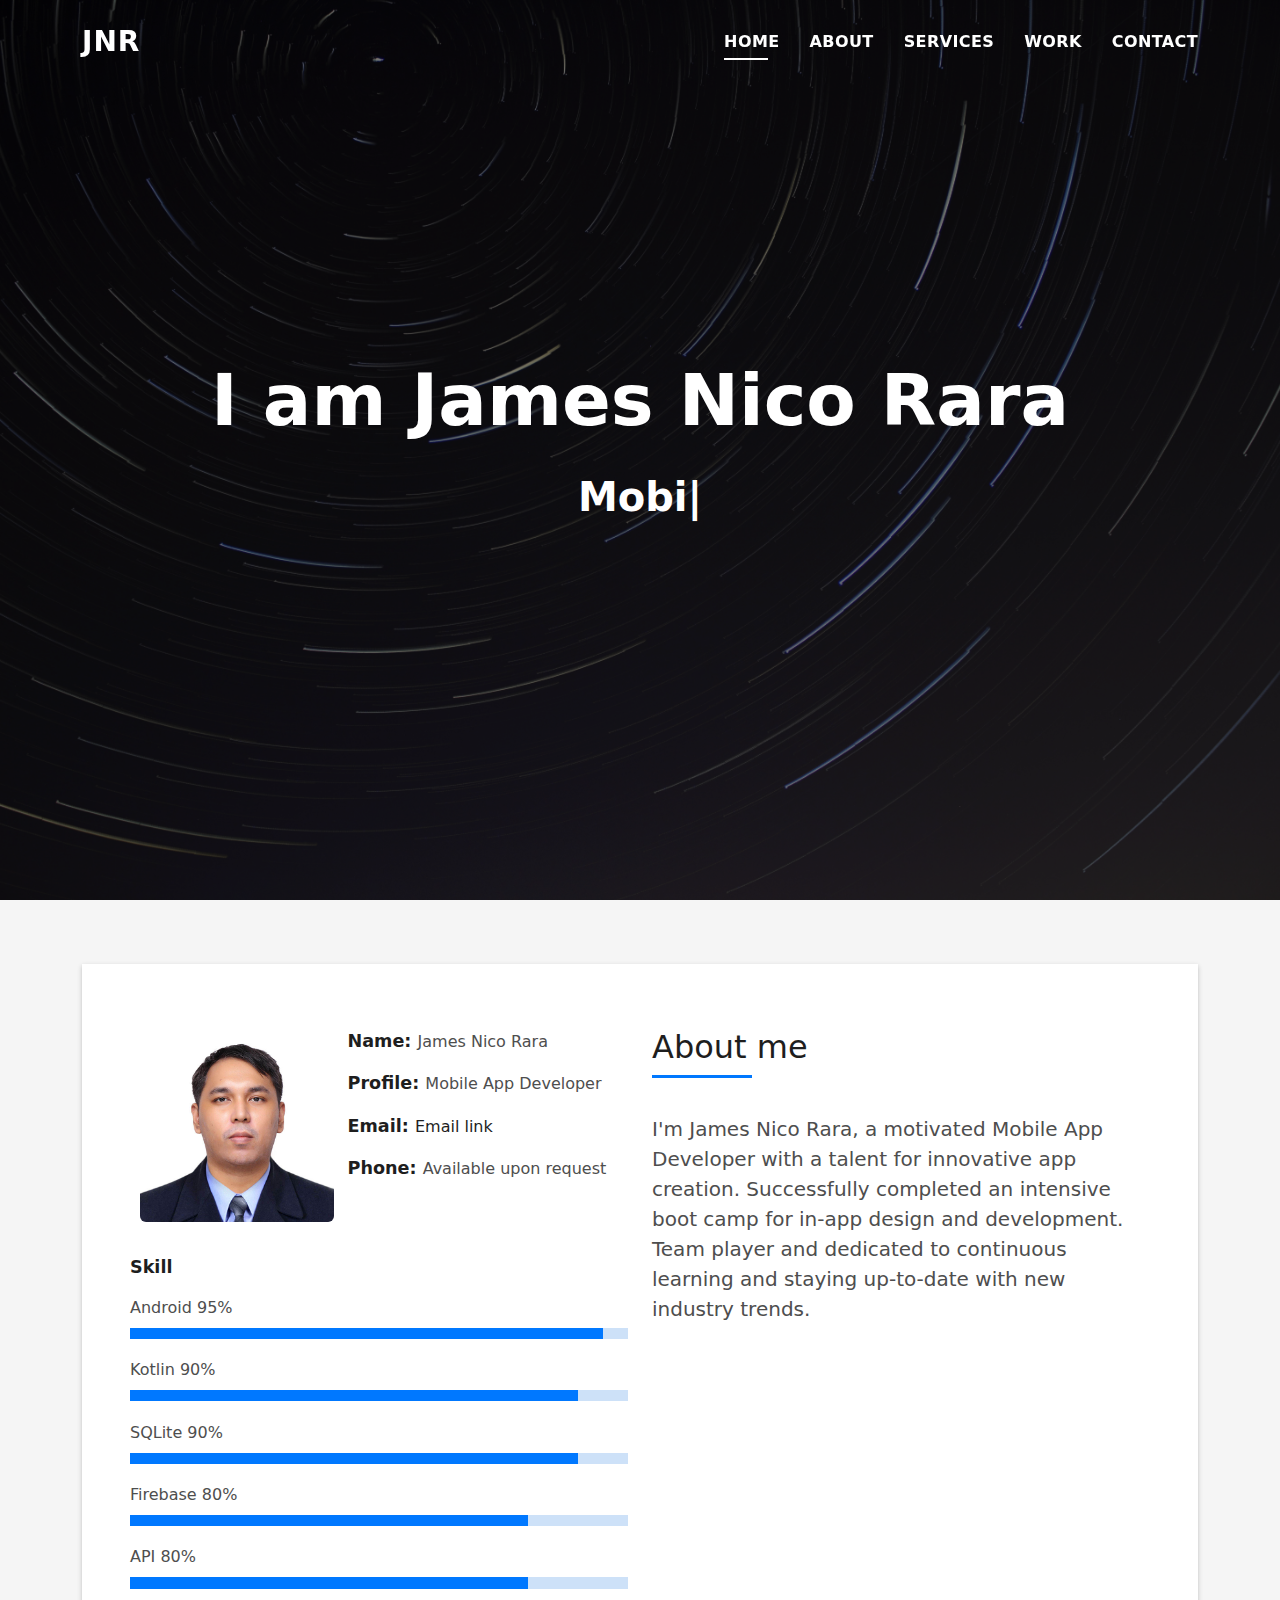
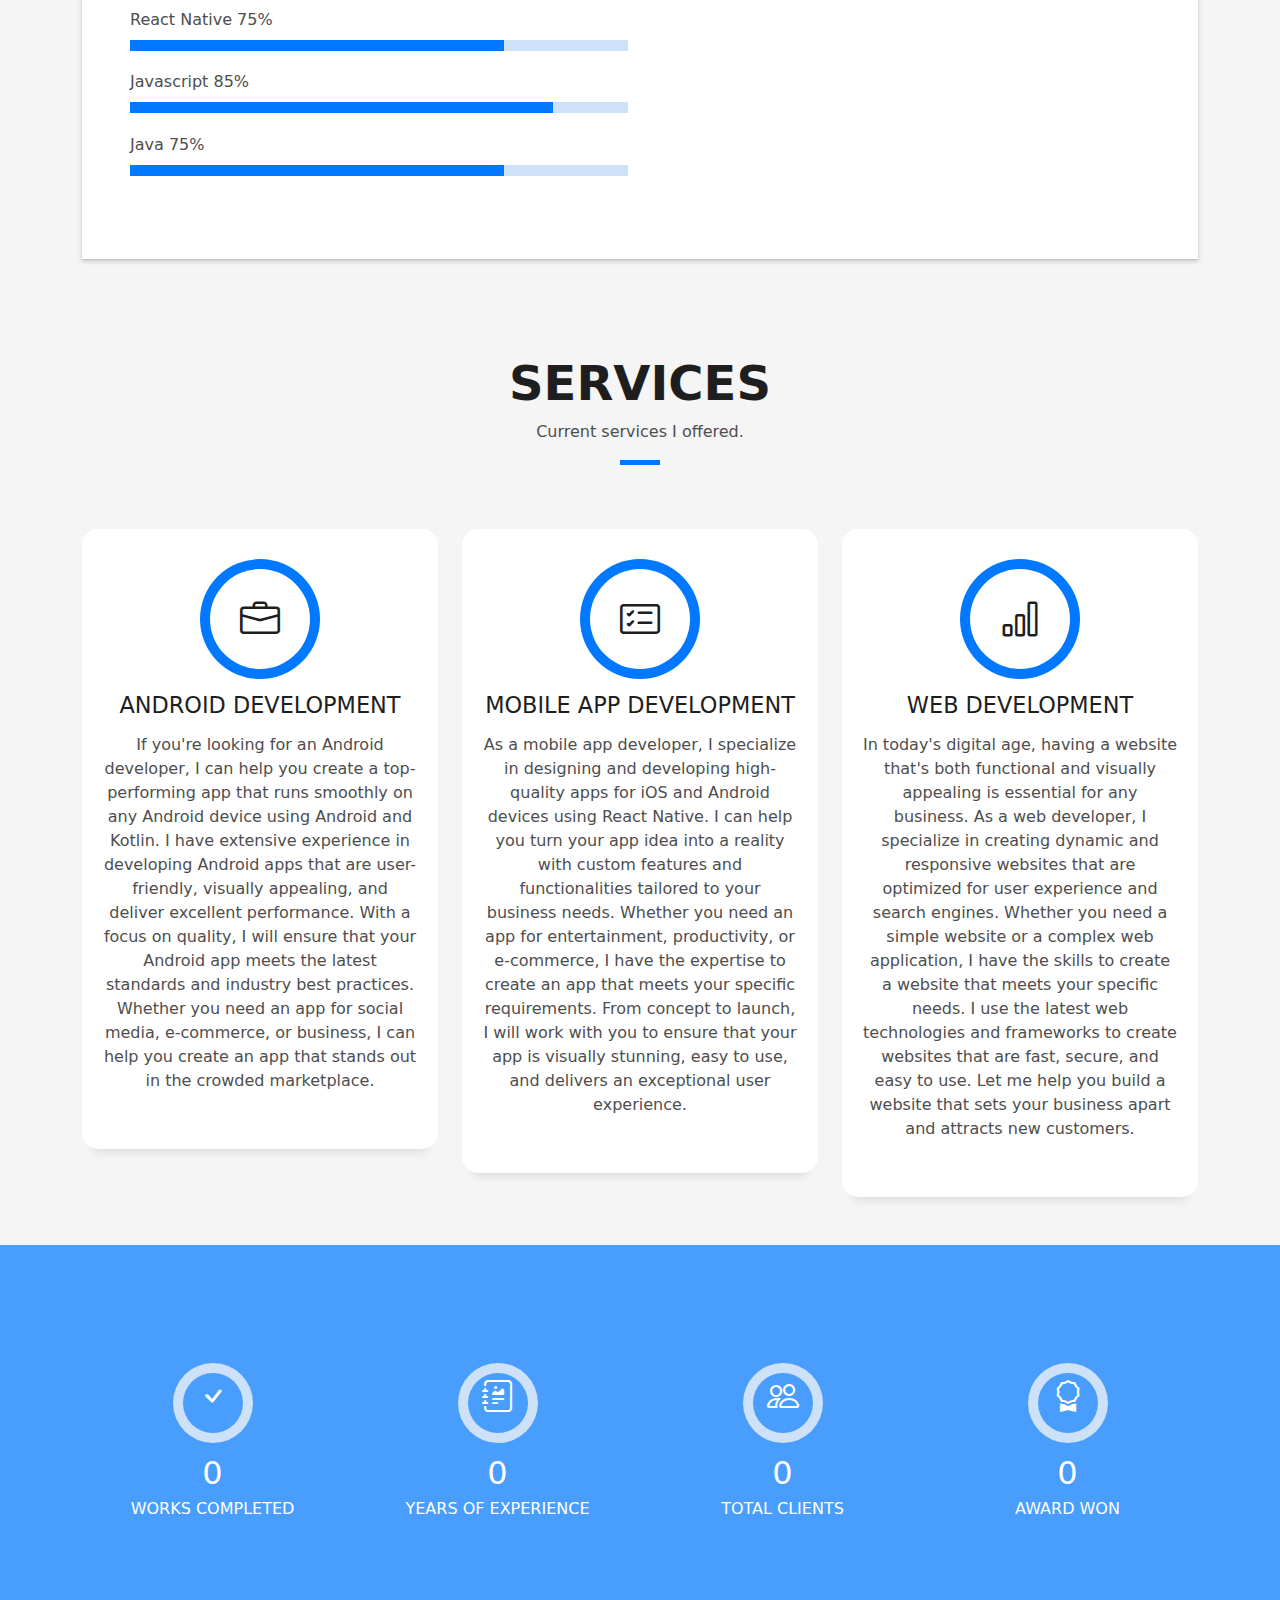
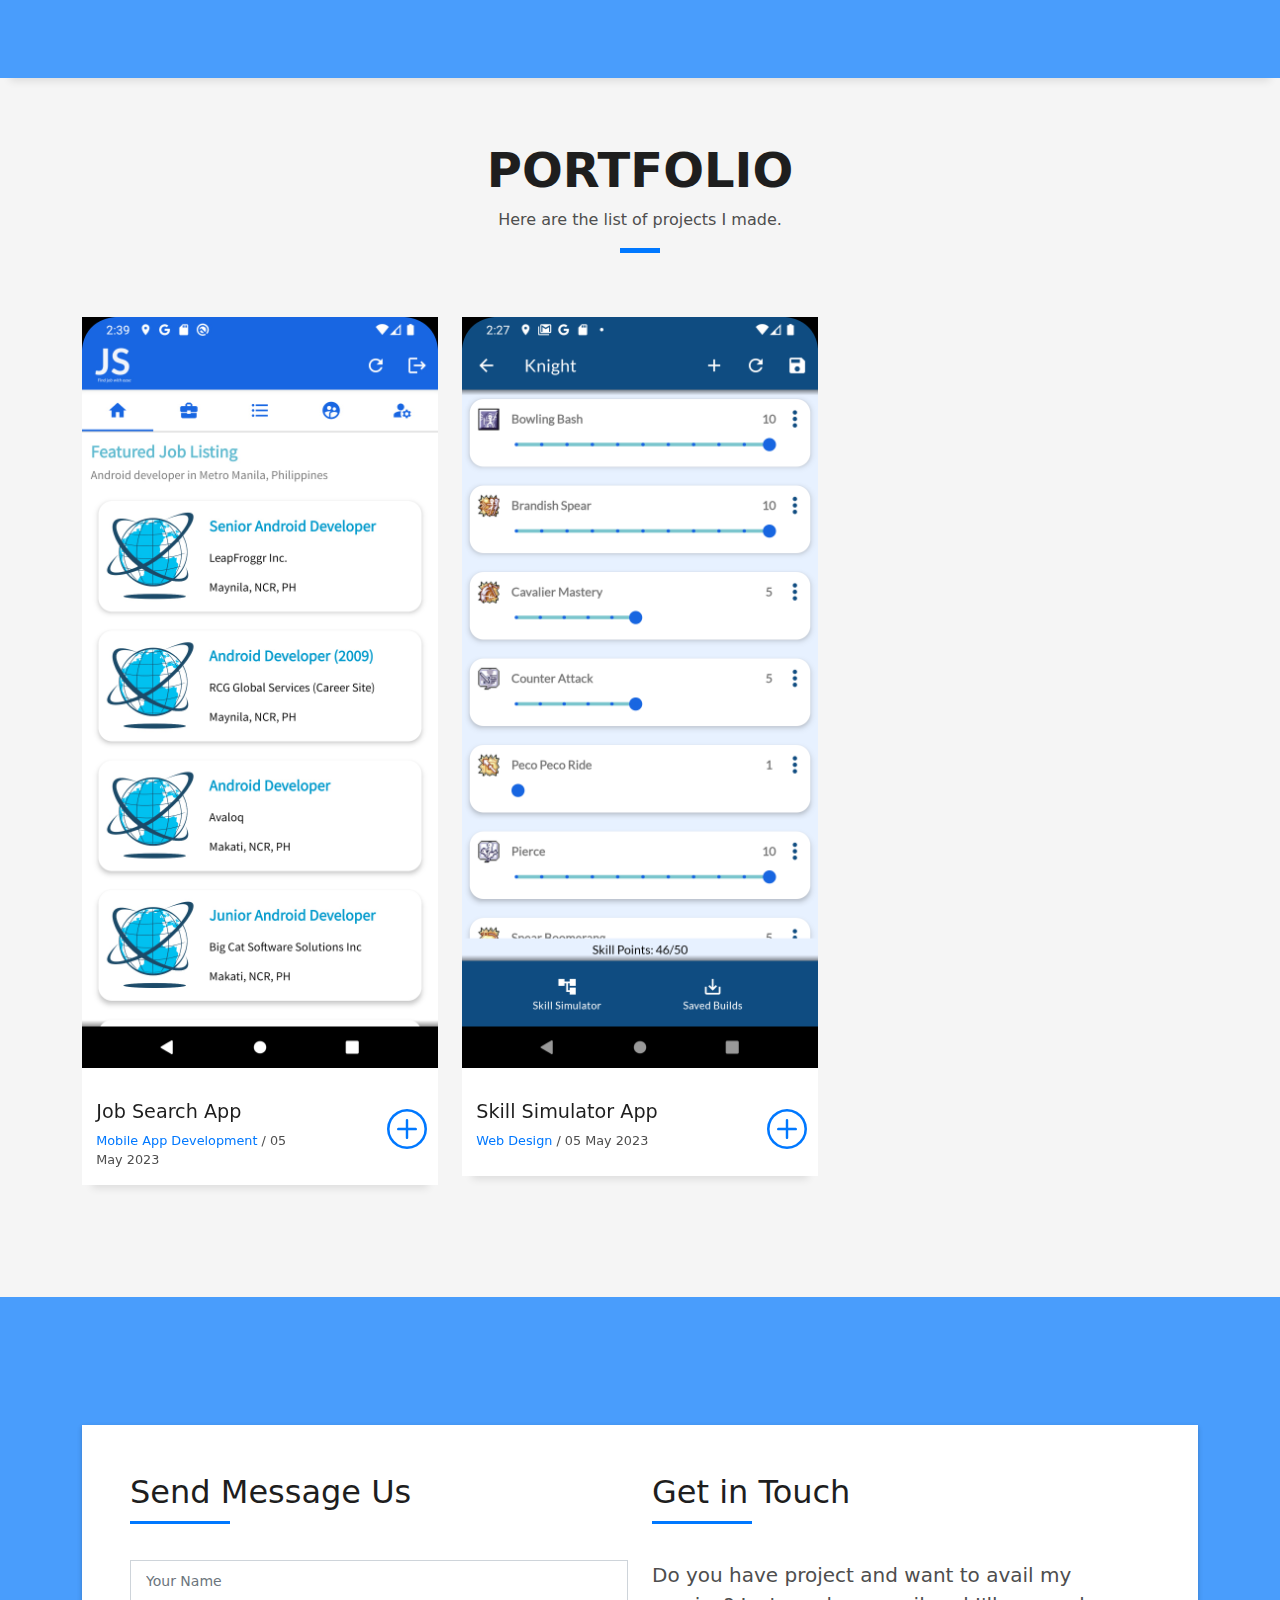
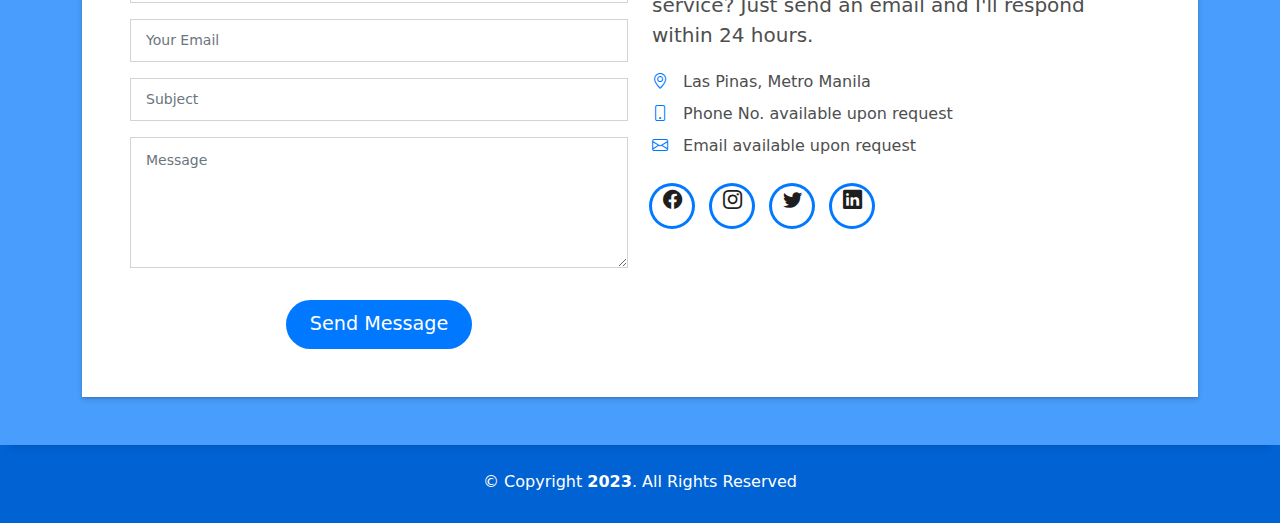
==== index.html @ 7bb7870b "added minor page changes" ====
<!DOCTYPE html>
<html lang="en">

<head>
  <meta charset="utf-8">
  <meta content="width=device-width, initial-scale=1.0" name="viewport">

  <title>JNR Portfolio | Github Page</title>
  <meta content="" name="description">
  <meta content="" name="keywords">

  <!-- Favicons -->
  <link href="assets/img/favicon.png" rel="icon">
  <link href="assets/img/apple-touch-icon.png" rel="apple-touch-icon">

  <!-- Vendor CSS Files -->
  <link href="assets/vendor/bootstrap/css/bootstrap.min.css" rel="stylesheet">
  <link href="assets/vendor/bootstrap-icons/bootstrap-icons.css" rel="stylesheet">
  <link href="assets/vendor/glightbox/css/glightbox.min.css" rel="stylesheet">
  <link href="assets/vendor/swiper/swiper-bundle.min.css" rel="stylesheet">

  <!-- Template Main CSS File -->
  <link href="assets/css/style.css" rel="stylesheet">

  <!-- =======================================================
  * Template Name: DevFolio - v4.10.0
  * Template URL: https://bootstrapmade.com/devfolio-bootstrap-portfolio-html-template/
  * Author: BootstrapMade.com
  * License: https://bootstrapmade.com/license/
  ======================================================== -->
</head>

<body>

  <!-- ======= Header ======= -->
  <header id="header" class="fixed-top">
    <div class="container d-flex align-items-center justify-content-between">

      <h1 class="logo"><a href="index.html">JNR</a></h1>
      <!-- Uncomment below if you prefer to use an image logo -->
      <!-- <a href="index.html" class="logo"><img src="assets/img/logo.png" alt="" class="img-fluid"></a>-->

      <nav id="navbar" class="navbar">
        <ul>
          <li><a class="nav-link scrollto active" href="#hero">Home</a></li>
          <li><a class="nav-link scrollto" href="#about">About</a></li>
          <li><a class="nav-link scrollto" href="#services">Services</a></li>
          <li><a class="nav-link scrollto " href="#work">Work</a></li>
          <!-- <li><a class="nav-link scrollto " href="#blog">Blog</a></li>
          <li class="dropdown"><a href="#"><span>Drop Down</span> <i class="bi bi-chevron-down"></i></a>
            <ul>
              <li><a href="#">Drop Down 1</a></li>
              <li class="dropdown"><a href="#"><span>Deep Drop Down</span> <i class="bi bi-chevron-right"></i></a>
                <ul>
                  <li><a href="#">Deep Drop Down 1</a></li>
                  <li><a href="#">Deep Drop Down 2</a></li>
                  <li><a href="#">Deep Drop Down 3</a></li>
                  <li><a href="#">Deep Drop Down 4</a></li>
                  <li><a href="#">Deep Drop Down 5</a></li>
                </ul>
              </li>
              <li><a href="#">Drop Down 2</a></li>
              <li><a href="#">Drop Down 3</a></li>
              <li><a href="#">Drop Down 4</a></li>
            </ul>
          </li> -->
          <li><a class="nav-link scrollto" href="#contact">Contact</a></li>
        </ul>
        <i class="bi bi-list mobile-nav-toggle"></i>
      </nav><!-- .navbar -->

    </div>
  </header><!-- End Header -->

  <!-- ======= Hero Section ======= -->
  <div id="hero" class="hero route bg-image" style="background-image: url(assets/img/hero-bg1.jpg)">
    <div class="overlay-itro"></div>
    <div class="hero-content display-table">
      <div class="table-cell">
        <div class="container">
          <!--<p class="display-6 color-d">Hello, world!</p>-->
          <h1 class="hero-title mb-4">I am James Nico Rara</h1>
          <p class="hero-subtitle"><span class="typed" data-typed-items="Mobile App Developer, Android Developer"></span></p>
          <!-- <p class="pt-3"><a class="btn btn-primary btn js-scroll px-4" href="#about" role="button">Learn More</a></p> -->
        </div>
      </div>
    </div>
  </div><!-- End Hero Section -->

  <main id="main">

    <!-- ======= About Section ======= -->
    <section id="about" class="about-mf sect-pt4 route">
      <div class="container">
        <div class="row">
          <div class="col-sm-12">
            <div class="box-shadow-full">
              <div class="row">
                <div class="col-md-6">
                  <div class="row">
                    <div class="col-sm-6 col-md-5">
                      <div class="about-img">
                        <img src="assets/img/profile-jnr-for-portfolio1.jpg" class="img-fluid rounded b-shadow-a" alt="">
                      </div>
                    </div>
                    <div class="col-sm-6 col-md-7">
                      <div class="about-info">
                        <p><span class="title-s">Name: </span> <span>James Nico Rara</span></p>
                        <p><span class="title-s">Profile: </span> <span>Mobile App Developer</span></p>
                        <p><span class="title-s">Email: </span> <span><a href="mailto:jamesdev0023@gmail.com">Email link</a></span></p>
                        <p><span class="title-s">Phone: </span> <span>Available upon request</span></p>
                      </div>
                    </div>
                  </div>
                  <div class="skill-mf">
                    <p class="title-s">Skill</p>
                    <span>Android</span> <span class="pull-right">95%</span>
                    <div class="progress">
                      <div class="progress-bar" role="progressbar" style="width: 95%;" aria-valuenow="95" aria-valuemin="0" aria-valuemax="100"></div>
                    </div>
                    <span>Kotlin</span> <span class="pull-right">90%</span>
                    <div class="progress">
                      <div class="progress-bar" role="progressbar" style="width: 90%" aria-valuenow="90" aria-valuemin="0" aria-valuemax="100"></div>
                    </div>
                    <span>SQLite</span> <span class="pull-right">90%</span>
                    <div class="progress">
                      <div class="progress-bar" role="progressbar" style="width: 90%" aria-valuenow="90" aria-valuemin="0" aria-valuemax="100"></div>
                    </div>
                    <span>Firebase</span> <span class="pull-right">80%</span>
                    <div class="progress">
                      <div class="progress-bar" role="progressbar" style="width: 80%" aria-valuenow="80" aria-valuemin="0" aria-valuemax="100"></div>
                    </div>
                    <span>API</span> <span class="pull-right">80%</span>
                    <div class="progress">
                      <div class="progress-bar" role="progressbar" style="width: 80%" aria-valuenow="80" aria-valuemin="0" aria-valuemax="100"></div>
                    </div>
                    <span>React Native</span> <span class="pull-right">75%</span>
                    <div class="progress">
                      <div class="progress-bar" role="progressbar" style="width: 75%" aria-valuenow="75" aria-valuemin="0" aria-valuemax="100"></div>
                    </div>
                    <span>Javascript</span> <span class="pull-right">85%</span>
                    <div class="progress">
                      <div class="progress-bar" role="progressbar" style="width: 85%" aria-valuenow="85" aria-valuemin="0" aria-valuemax="100"></div>
                    </div>
                    <span>Java</span> <span class="pull-right">75%</span>
                    <div class="progress">
                      <div class="progress-bar" role="progressbar" style="width: 75%" aria-valuenow="75" aria-valuemin="0" aria-valuemax="100"></div>
                    </div>
                  </div>
                </div>
                <div class="col-md-6">
                  <div class="about-me pt-4 pt-md-0">
                    <div class="title-box-2">
                      <h5 class="title-left">
                        About me
                      </h5>
                    </div>
                    <p class="lead">
                      I'm James Nico Rara, a motivated Mobile App Developer with a talent for innovative app creation. Successfully
                      completed an intensive boot camp for in-app design and development. Team player and
                      dedicated to continuous learning and staying up-to-date with new industry trends.
                    </p>
                    <!-- <p class="lead">
                      lead 2
                    </p>
                    <p class="lead">
                      lead 3
                    </p> -->
                  </div>
                </div>
              </div>
            </div>
          </div>
        </div>
      </div>
    </section><!-- End About Section -->

    <!-- ======= Services Section ======= -->
    <section id="services" class="services-mf pt-5 route">
      <div class="container">
        <div class="row">
          <div class="col-sm-12">
            <div class="title-box text-center">
              <h3 class="title-a">
                Services
              </h3>
              <p class="subtitle-a">
                Current services I offered.
              </p>
              <div class="line-mf"></div>
            </div>
          </div>
        </div>
        <div class="row">
          <div class="col-md-4">
            <div class="service-box">
              <div class="service-ico">
                <span class="ico-circle"><i class="bi bi-briefcase"></i></span>
              </div>
              <div class="service-content">
                <h2 class="s-title">Android Development</h2>
                <p class="s-description text-center">
                  If you're looking for an Android developer, I can help you create a top-performing app that runs smoothly on any Android device using Android and Kotlin. 
                  I have extensive experience in developing Android apps that are user-friendly, visually appealing, and deliver excellent performance. 
                  With a focus on quality, I will ensure that your Android app meets the latest standards and industry best practices. 
                  Whether you need an app for social media, e-commerce, or business, I can help you create an app that stands out in the crowded marketplace.
                </p>
              </div>
            </div>
          </div>
          <div class="col-md-4">
            <div class="service-box">
              <div class="service-ico">
                <span class="ico-circle"><i class="bi bi-card-checklist"></i></span>
              </div>
              <div class="service-content">
                <h2 class="s-title">Mobile App Development</h2>
                <p class="s-description text-center">
                  As a mobile app developer, I specialize in designing and developing high-quality apps for iOS and Android devices using React Native. 
                  I can help you turn your app idea into a reality with custom features and functionalities tailored to your business needs. 
                  Whether you need an app for entertainment, productivity, or e-commerce, I have the expertise to create an app that meets your specific requirements. 
                  From concept to launch, I will work with you to ensure that your app is visually stunning, easy to use, and delivers an exceptional user experience.
                </p>
              </div>
            </div>
          </div>
          <div class="col-md-4">
            <div class="service-box">
              <div class="service-ico">
                <span class="ico-circle"><i class="bi bi-bar-chart"></i></span>
              </div>
              <div class="service-content">
                <h2 class="s-title">Web Development</h2>
                <p class="s-description text-center">
                  In today's digital age, having a website that's both functional and visually appealing is essential for any business. 
                  As a web developer, I specialize in creating dynamic and responsive websites that are optimized for user experience and search engines. 
                  Whether you need a simple website or a complex web application, I have the skills to create a website that meets your specific needs. 
                  I use the latest web technologies and frameworks to create websites that are fast, secure, and easy to use. 
                  Let me help you build a website that sets your business apart and attracts new customers.
                </p>
              </div>
            </div>
          </div>
          <!-- <div class="col-md-4">
            <div class="service-box">
              <div class="service-ico">
                <span class="ico-circle"><i class="bi bi-binoculars"></i></span>
              </div>
              <div class="service-content">
                <h2 class="s-title">Responsive Design</h2>
                <p class="s-description text-center">
                  Lorem ipsum dolor sit amet consectetur adipisicing elit. Magni adipisci eaque autem fugiat! Quia,
                  provident vitae! Magni
                  tempora perferendis eum non provident.
                </p>
              </div>
            </div>
          </div>
          <div class="col-md-4">
            <div class="service-box">
              <div class="service-ico">
                <span class="ico-circle"><i class="bi bi-brightness-high"></i></span>
              </div>
              <div class="service-content">
                <h2 class="s-title">Graphic Design</h2>
                <p class="s-description text-center">
                  Lorem ipsum dolor sit amet consectetur adipisicing elit. Magni adipisci eaque autem fugiat! Quia,
                  provident vitae! Magni
                  tempora perferendis eum non provident.
                </p>
              </div>
            </div>
          </div>
          <div class="col-md-4">
            <div class="service-box">
              <div class="service-ico">
                <span class="ico-circle"><i class="bi bi-calendar4-week"></i></span>
              </div>
              <div class="service-content">
                <h2 class="s-title">Marketing Services</h2>
                <p class="s-description text-center">
                  Lorem ipsum dolor sit amet consectetur adipisicing elit. Magni adipisci eaque autem fugiat! Quia,
                  provident vitae! Magni
                  tempora perferendis eum non provident.
                </p>
              </div>
            </div>
          </div> -->
        </div>
      </div>
    </section><!-- End Services Section -->

    <!-- ======= Counter Section ======= -->
    <div class="section-counter paralax-mf bg-image" style="background-image: url(assets/img/counters-bg.jpg)">
      <div class="overlay-mf"></div>
      <div class="container position-relative">
        <div class="row">
          <div class="col-sm-3 col-lg-3">
            <div class="counter-box counter-box pt-4 pt-md-0">
              <div class="counter-ico">
                <span class="ico-circle"><i class="bi bi-check"></i></span>
              </div>
              <div class="counter-num">
                <p data-purecounter-start="0" data-purecounter-end="111" data-purecounter-duration="1" class="counter purecounter"></p>
                <span class="counter-text">WORKS COMPLETED</span>
              </div>
            </div>
          </div>
          <div class="col-sm-3 col-lg-3">
            <div class="counter-box pt-4 pt-md-0">
              <div class="counter-ico">
                <span class="ico-circle"><i class="bi bi-journal-richtext"></i></span>
              </div>
              <div class="counter-num">
                <p data-purecounter-start="0" data-purecounter-end="10" data-purecounter-duration="1" class="counter purecounter"></p>
                <span class="counter-text">YEARS OF EXPERIENCE</span>
              </div>
            </div>
          </div>
          <div class="col-sm-3 col-lg-3">
            <div class="counter-box pt-4 pt-md-0">
              <div class="counter-ico">
                <span class="ico-circle"><i class="bi bi-people"></i></span>
              </div>
              <div class="counter-num">
                <p data-purecounter-start="0" data-purecounter-end="109" data-purecounter-duration="1" class="counter purecounter"></p>
                <span class="counter-text">TOTAL CLIENTS</span>
              </div>
            </div>
          </div>
          <div class="col-sm-3 col-lg-3">
            <div class="counter-box pt-4 pt-md-0">
              <div class="counter-ico">
                <span class="ico-circle"><i class="bi bi-award"></i></span>
              </div>
              <div class="counter-num">
                <p data-purecounter-start="0" data-purecounter-end="1" data-purecounter-duration="1" class="counter purecounter"></p>
                <span class="counter-text">AWARD WON</span>
              </div>
            </div>
          </div>
        </div>
      </div>
    </div><!-- End Counter Section -->

    <!-- ======= Portfolio Section ======= -->
    <section id="work" class="portfolio-mf sect-pt4 route">
      <div class="container">
        <div class="row">
          <div class="col-sm-12">
            <div class="title-box text-center">
              <h3 class="title-a">
                Portfolio
              </h3>
              <p class="subtitle-a">
                Here are the list of projects I made.
              </p>
              <div class="line-mf"></div>
            </div>
          </div>
        </div>
        <div class="row">
          <div class="col-md-4">
            <div class="work-box">
              <a href="assets/img/job_search_app_pic1.jpg" data-gallery="portfolioGallery" class="portfolio-lightbox">
                <div class="work-img">
                  <img src="assets/img/job_search_app_pic1.jpg" alt="" class="img-fluid">
                </div>
              </a>
              <div class="work-content">
                <div class="row">
                  <div class="col-sm-8">
                    <h2 class="w-title">Job Search App</h2>
                    <div class="w-more">
                      <span class="w-ctegory">Mobile App Development</span> / <span class="w-date">05 May 2023</span>
                    </div>
                  </div>
                  <div class="col-sm-4">
                    <div class="w-like">
                      <a href="#"> <span class="bi bi-plus-circle"></span></a>
                    </div>
                  </div>
                </div>
              </div>
            </div>
          </div>
          <div class="col-md-4">
            <div class="work-box">
              <a href="assets/img/skill_simulator_app_3.png" data-gallery="portfolioGallery" class="portfolio-lightbox">
                <div class="work-img">
                  <img src="assets/img/skill_simulator_app_3.png" alt="" class="img-fluid">
                </div>
              </a>
              <div class="work-content">
                <div class="row">
                  <div class="col-sm-8">
                    <h2 class="w-title">Skill Simulator App</h2>
                    <div class="w-more">
                      <span class="w-ctegory">Web Design</span> / <span class="w-date">05 May 2023</span>
                    </div>
                  </div>
                  <div class="col-sm-4">
                    <div class="w-like">
                      <a href="#"> <span class="bi bi-plus-circle"></span></a>
                    </div>
                  </div>
                </div>
              </div>
            </div>
          </div>
          <!-- <div class="col-md-4">
            <div class="work-box">
              <a href="assets/img/work-3.jpg" data-gallery="portfolioGallery" class="portfolio-lightbox">
                <div class="work-img">
                  <img src="assets/img/work-3.jpg" alt="" class="img-fluid">
                </div>
              </a>
              <div class="work-content">
                <div class="row">
                  <div class="col-sm-8">
                    <h2 class="w-title">Mavrito Lana Dere</h2>
                    <div class="w-more">
                      <span class="w-ctegory">Web Design</span> / <span class="w-date">18 Sep. 2018</span>
                    </div>
                  </div>
                  <div class="col-sm-4">
                    <div class="w-like">
                      <a href="portfolio-details.html"> <span class="bi bi-plus-circle"></span></a>
                    </div>
                  </div>
                </div>
              </div>
            </div>
          </div>
          <div class="col-md-4">
            <div class="work-box">
              <a href="assets/img/work-4.jpg" data-gallery="portfolioGallery" class="portfolio-lightbox">
                <div class="work-img">
                  <img src="assets/img/work-4.jpg" alt="" class="img-fluid">
                </div>
              </a>
              <div class="work-content">
                <div class="row">
                  <div class="col-sm-8">
                    <h2 class="w-title">Bindo Laro Cado</h2>
                    <div class="w-more">
                      <span class="w-ctegory">Web Design</span> / <span class="w-date">18 Sep. 2018</span>
                    </div>
                  </div>
                  <div class="col-sm-4">
                    <div class="w-like">
                      <a href="portfolio-details.html"> <span class="bi bi-plus-circle"></span></a>
                    </div>
                  </div>
                </div>
              </div>
            </div>
          </div>
          <div class="col-md-4">
            <div class="work-box">
              <a href="assets/img/work-5.jpg" data-gallery="portfolioGallery" class="portfolio-lightbox">
                <div class="work-img">
                  <img src="assets/img/work-5.jpg" alt="" class="img-fluid">
                </div>
              </a>
              <div class="work-content">
                <div class="row">
                  <div class="col-sm-8">
                    <h2 class="w-title">Studio Lena Mado</h2>
                    <div class="w-more">
                      <span class="w-ctegory">Web Design</span> / <span class="w-date">18 Sep. 2018</span>
                    </div>
                  </div>
                  <div class="col-sm-4">
                    <div class="w-like">
                      <a href="portfolio-details.html"> <span class="bi bi-plus-circle"></span></a>
                    </div>
                  </div>
                </div>
              </div>
            </div>
          </div>
          <div class="col-md-4">
            <div class="work-box">
              <a href="assets/img/work-6.jpg" data-gallery="portfolioGallery" class="portfolio-lightbox">
                <div class="work-img">
                  <img src="assets/img/work-6.jpg" alt="" class="img-fluid">
                </div>
              </a>
              <div class="work-content">
                <div class="row">
                  <div class="col-sm-8">
                    <h2 class="w-title">Studio Big Bang</h2>
                    <div class="w-more">
                      <span class="w-ctegory">Web Design</span> / <span class="w-date">18 Sep. 2017</span>
                    </div>
                  </div>
                  <div class="col-sm-4">
                    <div class="w-like">
                      <a href="portfolio-details.html"> <span class="bi bi-plus-circle"></span></a>
                    </div>
                  </div>
                </div>
              </div>
            </div>
          </div> -->

        </div>
      </div>
    </section><!-- End Portfolio Section -->

    <!-- ======= Contact Section ======= -->
    <section id="contact" class="paralax-mf footer-paralax bg-image sect-mt4 route" style="background-image: url(assets/img/overlay-bg.jpg)">
      <div class="overlay-mf"></div>
      <div class="container">
        <div class="row">
          <div class="col-sm-12">
            <div class="contact-mf">
              <div id="contact" class="box-shadow-full">
                <div class="row">
                  <div class="col-md-6">
                    <div class="title-box-2">
                      <h5 class="title-left">
                        Send Message Us
                      </h5>
                    </div>
                    <div>
                      <form action="forms/contact.php" method="post" role="form" class="php-email-form">
                        <div class="row">
                          <div class="col-md-12 mb-3">
                            <div class="form-group">
                              <input type="text" name="name" class="form-control" id="name" placeholder="Your Name" required>
                            </div>
                          </div>
                          <div class="col-md-12 mb-3">
                            <div class="form-group">
                              <input type="email" class="form-control" name="email" id="email" placeholder="Your Email" required>
                            </div>
                          </div>
                          <div class="col-md-12 mb-3">
                            <div class="form-group">
                              <input type="text" class="form-control" name="subject" id="subject" placeholder="Subject" required>
                            </div>
                          </div>
                          <div class="col-md-12">
                            <div class="form-group">
                              <textarea class="form-control" name="message" rows="5" placeholder="Message" required></textarea>
                            </div>
                          </div>
                          <div class="col-md-12 text-center my-3">
                            <div class="loading">Loading</div>
                            <div class="error-message"></div>
                            <div class="sent-message">Your message has been sent. Thank you!</div>
                          </div>
                          <div class="col-md-12 text-center">
                            <button type="submit" class="button button-a button-big button-rouded">Send Message</button>
                          </div>
                        </div>
                      </form>
                    </div>
                  </div>
                  <div class="col-md-6">
                    <div class="title-box-2 pt-4 pt-md-0">
                      <h5 class="title-left">
                        Get in Touch
                      </h5>
                    </div>
                    <div class="more-info">
                      <p class="lead">
                        Do you have project and want to avail my service? Just send an email and I'll respond within 24 hours.
                      </p>
                      <ul class="list-ico">
                        <li><span class="bi bi-geo-alt"></span> Las Pinas, Metro Manila</li>
                        <li><span class="bi bi-phone"></span> Phone No. available upon request</li>
                        <li><span class="bi bi-envelope"></span> Email available upon request</li>
                      </ul>
                    </div>
                    <div class="socials">
                      <ul>
                        <li><a href=""><span class="ico-circle"><i class="bi bi-facebook"></i></span></a></li>
                        <li><a href=""><span class="ico-circle"><i class="bi bi-instagram"></i></span></a></li>
                        <li><a href=""><span class="ico-circle"><i class="bi bi-twitter"></i></span></a></li>
                        <li><a href=""><span class="ico-circle"><i class="bi bi-linkedin"></i></span></a></li>
                      </ul>
                    </div>
                  </div>
                </div>
              </div>
            </div>
          </div>
        </div>
      </div>
    </section><!-- End Contact Section -->

  </main><!-- End #main -->

  <!-- ======= Footer ======= -->
  <footer>
    <div class="container">
      <div class="row">
        <div class="col-sm-12">
          <div class="copyright-box">
            <p class="copyright">&copy; Copyright <strong>2023</strong>. All Rights Reserved</p>
            <div class="credits">
              


            </div>
          </div>
        </div>
      </div>
    </div>
  </footer><!-- End  Footer -->

  <div id="preloader"></div>
  <a href="#" class="back-to-top d-flex align-items-center justify-content-center"><i class="bi bi-arrow-up-short"></i></a>

  <!-- Vendor JS Files -->
  <script src="assets/vendor/purecounter/purecounter_vanilla.js"></script>
  <script src="assets/vendor/bootstrap/js/bootstrap.bundle.min.js"></script>
  <script src="assets/vendor/glightbox/js/glightbox.min.js"></script>
  <script src="assets/vendor/swiper/swiper-bundle.min.js"></script>
  <script src="assets/vendor/typed.js/typed.min.js"></script>
  <script src="assets/vendor/php-email-form/validate.js"></script>

  <!-- Template Main JS File -->
  <script src="assets/js/main.js"></script>

</body>

</html>
---- assets/css/style.css ----
/**
* Template Name: DevFolio - v4.10.0
* Template URL: https://bootstrapmade.com/devfolio-bootstrap-portfolio-html-template/
* Author: BootstrapMade.com
* License: https://bootstrapmade.com/license/
*/

/*--------------------------------------------------------------
# General
--------------------------------------------------------------*/
body {
  background-color: #f5f5f5;
  color: #4e4e4e;
}

h1,
h2,
h3,
h4,
h5,
h6 {
  color: #1e1e1e;
}

a {
  color: #1e1e1e;
  text-decoration: none;
  transition: all 0.5s ease-in-out;
}

a:hover {
  color: #0078ff;
  text-decoration: none;
  transition: all 0.5s ease-in-out;
}

.p-r {
  position: relative;
}

.color-a {
  text-decoration: none;
  color: #0078ff;
}

.color-d {
  color: #f5f5f5;
}

.color-text-a {
  text-decoration: none;
  color: #4e4e4e;
}

.box-shadow,
.card-blog,
.work-box,
.service-box,
.paralax-mf {
  box-shadow: 0 13px 8px -10px rgba(0, 0, 0, 0.1);
}

.box-shadow-a,
.button:hover {
  text-decoration: none;
  box-shadow: 0 0 0 4px #cde1f8;
}

.display-5 {
  font-size: 2.5rem;
  font-weight: 300;
  line-height: 1.1;
}

.display-6 {
  font-size: 2rem;
  font-weight: 300;
  line-height: 1.1;
}

.avatar {
  width: 32px;
  height: 32px;
  margin-right: 4px;
  overflow: hidden;
}

.bg-image {
  background-repeat: no-repeat;
  background-attachment: fixed;
  background-size: cover;
  background-position: center center;
}

@media (max-width: 1024px) {
  .bg-image {
    background-attachment: scroll;
  }
}

.overlay-mf {
  background-color: #0078ff;
}

.overlay-mf {
  position: absolute;
  top: 0;
  left: 0px;
  padding: 0;
  height: 100%;
  width: 100%;
  opacity: 0.7;
}

.paralax-mf {
  position: relative;
  padding: 8rem 0;
}

.display-table {
  width: 100%;
  height: 100%;
  display: table;
}

.table-cell {
  display: table-cell;
  vertical-align: middle;
}

/*--/ Sections /--*/
.sect-4 {
  padding: 4rem 0;
}

.sect-pt4 {
  padding-top: 4rem;
}

.sect-mt4 {
  margin-top: 4rem;
}

/*--/ Title s /--*/
.title-s {
  font-weight: 600;
  color: #1e1e1e;
  font-size: 1.1rem;
}

/*--/ Title A /--*/
.title-box {
  margin-bottom: 4rem;
}

.title-a {
  text-decoration: none;
  font-size: 3rem;
  font-weight: bold;
  text-transform: uppercase;
}

.subtitle-a {
  text-decoration: none;
  color: #4e4e4e;
}

.line-mf {
  width: 40px;
  height: 5px;
  background-color: #0078ff;
  margin: 0 auto;
}

/*--/ Title Left /--*/
.title-box-2 {
  margin-bottom: 3rem;
}

.title-left {
  font-size: 2rem;
  position: relative;
}

.title-left:before {
  content: "";
  position: absolute;
  height: 3px;
  background-color: #0078ff;
  width: 100px;
  bottom: -12px;
}

/*------/ Box /------*/
.box-pl2 {
  padding-left: 2rem;
}

.box-shadow-full {
  padding: 3rem 1.25rem;
  position: relative;
  background-color: #fff;
  margin-bottom: 3rem;
  z-index: 2;
  box-shadow: 0 1px 1px 0 rgba(0, 0, 0, 0.06), 0 2px 5px 0 rgba(0, 0, 0, 0.2);
}

@media (min-width: 768px) {
  .box-shadow-full {
    padding: 3rem;
  }
}

/*------/ Socials /------*/
.socials {
  padding: 1.5rem 0;
}

.socials ul li {
  display: inline-block;
}

.socials .ico-circle {
  height: 40px;
  width: 40px;
  font-size: 1.2rem;
  border-radius: 50%;
  line-height: 1.6;
  margin: 0 15px 0 0;
  box-shadow: 0 0 0 3px #0078ff;
  transition: all 500ms ease;
}

.socials .ico-circle:hover {
  background-color: #0078ff;
  color: #fff;
  box-shadow: 0 0 0 3px #cde1f8;
  transition: all 500ms ease;
}

/*------/ Ul resect /------*/
.ul-resect,
.widget-tags ul,
.widget-sidebar .list-sidebar,
.box-comments .list-comments,
.blog-wrapper .post-meta ul,
.list-ico,
.socials ul {
  list-style: none;
  padding-left: 0;
  margin-bottom: 0;
}

.list-ico {
  line-height: 2;
}

.list-ico span {
  color: #0078ff;
  margin-right: 10px;
}

/*------/ Ico Circle /------*/
.ico-circle {
  height: 100px;
  width: 100px;
  font-size: 2rem;
  border-radius: 50%;
  line-height: 1.55;
  margin: 0 auto;
  text-align: center;
  box-shadow: 0 0 0 10px #0078ff;
  display: block;
}

/*------/ Owl Carousel /------*/
.owl-theme .owl-dots {
  text-align: center;
  margin-top: 18px;
}

.owl-theme .owl-dots .owl-dot {
  display: inline-block;
}

.owl-theme .owl-dots .owl-dot span {
  width: 18px;
  height: 7px;
  margin: 5px 5px;
  background: #cde1f8;
  border: 0px solid #cde1f8;
  display: block;
  transition: all 0.6s ease-in-out;
  cursor: pointer;
}

.owl-theme .owl-dots .owl-dot:hover span {
  background-color: #cde1f8;
}

.owl-theme .owl-dots .owl-dot.active span {
  background-color: #1B1B1B;
  width: 25px;
}

/*--/ Scrolltop s /--*/
.scrolltop-mf {
  position: relative;
  display: none;
}

.scrolltop-mf span {
  z-index: 999;
  position: fixed;
  width: 42px;
  height: 42px;
  background-color: #0078ff;
  opacity: 0.7;
  font-size: 1.6rem;
  line-height: 1.5;
  text-align: center;
  color: #fff;
  top: auto;
  left: auto;
  right: 30px;
  bottom: 50px;
  cursor: pointer;
  border-radius: 50%;
}

/*--------------------------------------------------------------
# Back to top button
--------------------------------------------------------------*/
.back-to-top {
  position: fixed;
  visibility: hidden;
  opacity: 0;
  right: 15px;
  bottom: 15px;
  z-index: 996;
  background: #0078ff;
  width: 40px;
  height: 40px;
  border-radius: 50px;
  transition: all 0.4s;
}

.back-to-top i {
  font-size: 28px;
  color: #fff;
  line-height: 0;
}

.back-to-top:hover {
  background: #298eff;
  color: #fff;
}

.back-to-top.active {
  visibility: visible;
  opacity: 1;
}

/*------/ Prelaoder /------*/
#preloader {
  position: fixed;
  top: 0;
  left: 0;
  right: 0;
  bottom: 0;
  z-index: 9999;
  overflow: hidden;
  background: #fff;
}

#preloader:before {
  content: "";
  position: fixed;
  top: calc(50% - 30px);
  left: calc(50% - 30px);
  border: 6px solid #f2f2f2;
  border-top: 6px solid #0078ff;
  border-radius: 50%;
  width: 60px;
  height: 60px;
  -webkit-animation: animate-preloader 1s linear infinite;
  animation: animate-preloader 1s linear infinite;
}

@-webkit-keyframes animate-preloader {
  0% {
    transform: rotate(0deg);
  }

  100% {
    transform: rotate(360deg);
  }
}

@keyframes animate-preloader {
  0% {
    transform: rotate(0deg);
  }

  100% {
    transform: rotate(360deg);
  }
}

/*------/ Button /------*/
.button {
  display: inline-block;
  padding: 0.3rem 0.6rem;
  text-align: center;
  vertical-align: middle;
  -webkit-user-select: none;
  -moz-user-select: none;
  user-select: none;
  font-size: 1rem;
  border-radius: 0.3rem;
  border: 1px solid transparent;
  transition: all 500ms ease;
  cursor: pointer;
}

.button:focus {
  outline: 0;
}

.button:hover {
  background-color: #0062d3;
  color: #fff;
  transition: all 500ms ease;
}

.button-a {
  text-decoration: none;
  background-color: #0078ff;
  color: #fff;
  border-color: #cde1f8;
}

.button-big {
  padding: 0.9rem 2.3rem;
  font-size: 1.2rem;
}

.button-rouded {
  border-radius: 5rem;
}

.btn-lg {
  padding: 0.5rem 1rem;
  font-size: 1.25rem;
  line-height: 1.5;
  border-radius: 0.3rem;
}

/*--------------------------------------------------------------
# Header
--------------------------------------------------------------*/
#header {
  transition: all 0.5s;
  z-index: 997;
  padding: 20px 0;
}

#header .logo {
  font-size: 28px;
  margin: 0;
  padding: 0;
  font-weight: 600;
  letter-spacing: 1px;
}

#header .logo a {
  color: #fff;
}

#header .logo img {
  max-height: 40px;
}

#header.header-scrolled {
  background: rgba(0, 0, 0, 0.9);
  padding: 12px 0;
}

/*--------------------------------------------------------------
# Navigation Menu
--------------------------------------------------------------*/
/**
* Desktop Navigation 
*/
.navbar {
  padding: 0;
}

.navbar ul {
  margin: 0;
  padding: 0;
  display: flex;
  list-style: none;
  align-items: center;
}

.navbar li {
  position: relative;
}

.navbar>ul>li {
  white-space: nowrap;
  padding: 10px 0 10px 30px;
}

.navbar a,
.navbar a:focus {
  display: flex;
  align-items: center;
  justify-content: space-between;
  color: #fff;
  font-size: 16px;
  font-weight: 600;
  padding: 0;
  white-space: nowrap;
  transition: 0.3s;
  letter-spacing: 0.4px;
  position: relative;
  text-transform: uppercase;
}

.navbar a i,
.navbar a:focus i {
  font-size: 12px;
  line-height: 0;
  margin-left: 5px;
}

.navbar>ul>li>a:before {
  content: "";
  position: absolute;
  width: 100%;
  height: 2px;
  bottom: -6px;
  left: 0;
  width: 0;
  background-color: #fff;
  visibility: hidden;
  transition: all 0.3s ease-in-out 0s;
}

.navbar a:hover:before,
.navbar li:hover>a:before,
.navbar .active:before {
  visibility: visible;
  width: 80%;
}

.navbar a:hover,
.navbar .active,
.navbar .active:focus,
.navbar li:hover>a {
  color: #fff;
}

.navbar .dropdown ul {
  display: block;
  position: absolute;
  left: 30px;
  top: calc(100% + 30px);
  margin: 0;
  padding: 10px 0;
  z-index: 99;
  opacity: 0;
  visibility: hidden;
  background: #fff;
  box-shadow: 0px 0px 30px rgba(127, 137, 161, 0.25);
  transition: 0.3s;
}

.navbar .dropdown ul li {
  min-width: 200px;
}

.navbar .dropdown ul a {
  padding: 10px 20px;
  font-size: 14px;
  text-transform: none;
  color: #4e4e4e;
}

.navbar .dropdown ul a i {
  font-size: 12px;
}

.navbar .dropdown ul a:hover,
.navbar .dropdown ul .active:hover,
.navbar .dropdown ul li:hover>a {
  color: #0078ff;
}

.navbar .dropdown:hover>ul {
  opacity: 1;
  top: 100%;
  visibility: visible;
}

.navbar .dropdown .dropdown ul {
  top: 0;
  left: calc(100% - 30px);
  visibility: hidden;
}

.navbar .dropdown .dropdown:hover>ul {
  opacity: 1;
  top: 0;
  left: 100%;
  visibility: visible;
}

@media (max-width: 1366px) {
  .navbar .dropdown .dropdown ul {
    left: -90%;
  }

  .navbar .dropdown .dropdown:hover>ul {
    left: -100%;
  }
}

/**
* Mobile Navigation 
*/
.mobile-nav-toggle {
  color: #fff;
  font-size: 28px;
  cursor: pointer;
  display: none;
  line-height: 0;
  transition: 0.5s;
}

@media (max-width: 991px) {
  .mobile-nav-toggle {
    display: block;
  }

  .navbar ul {
    display: none;
  }
}

.navbar-mobile {
  position: fixed;
  overflow: hidden;
  top: 0;
  right: 0;
  left: 0;
  bottom: 0;
  background: rgba(78, 78, 78, 0.9);
  transition: 0.3s;
  z-index: 999;
}

.navbar-mobile .mobile-nav-toggle {
  position: absolute;
  top: 15px;
  right: 15px;
}

.navbar-mobile ul {
  display: block;
  position: absolute;
  top: 55px;
  right: 15px;
  bottom: 15px;
  left: 15px;
  padding: 10px 0;
  background-color: #fff;
  overflow-y: auto;
  transition: 0.3s;
}

.navbar-mobile>ul>li {
  padding: 0;
}

.navbar-mobile a:hover:before,
.navbar-mobile li:hover>a:before,
.navbar-mobile .active:before {
  visibility: hidden;
}

.navbar-mobile a,
.navbar-mobile a:focus {
  padding: 10px 20px;
  font-size: 15px;
  color: #4e4e4e;
}

.navbar-mobile a:hover,
.navbar-mobile .active,
.navbar-mobile li:hover>a {
  color: #0078ff;
}

.navbar-mobile .getstarted,
.navbar-mobile .getstarted:focus {
  margin: 15px;
}

.navbar-mobile .dropdown ul {
  position: static;
  display: none;
  margin: 10px 20px;
  padding: 10px 0;
  z-index: 99;
  opacity: 1;
  visibility: visible;
  background: #fff;
  box-shadow: 0px 0px 30px rgba(127, 137, 161, 0.25);
}

.navbar-mobile .dropdown ul li {
  min-width: 200px;
}

.navbar-mobile .dropdown ul a {
  padding: 10px 20px;
}

.navbar-mobile .dropdown ul a i {
  font-size: 12px;
}

.navbar-mobile .dropdown ul a:hover,
.navbar-mobile .dropdown ul .active:hover,
.navbar-mobile .dropdown ul li:hover>a {
  color: #0078ff;
}

.navbar-mobile .dropdown>.dropdown-active {
  display: block;
}

/*--------------------------------------------------------------
# Hero Section
--------------------------------------------------------------*/
.hero {
  height: 100vh;
  position: relative;
  color: #fff;
}

.hero .hero-content {
  text-align: center;
  position: absolute;
}

.hero .overlay-itro {
  background-color: rgba(0, 0, 0, 0.6);
  position: absolute;
  top: 0;
  left: 0px;
  padding: 0;
  height: 100%;
  width: 100%;
  opacity: 0.9;
}

.hero .hero-title {
  color: #fff;
  font-weight: 600;
  font-size: 3rem;
}

@media (min-width: 768px) {
  .hero .hero-title {
    font-size: 4.5rem;
  }
}

.hero .hero-subtitle {
  font-size: 1.5rem;
  font-weight: 600;
}

@media (min-width: 768px) {
  .hero .hero-subtitle {
    font-size: 2.5rem;
  }
}

.hero .text-slider-items {
  display: none;
}

.hero-single {
  height: 350px;
}

.hero-single .hero-content {
  margin-top: 30px;
}

.hero-single .hero-title {
  text-transform: uppercase;
  font-size: 3rem;
}

@media (min-width: 768px) {
  .hero-single .hero-title {
    font-size: 3.5rem;
  }
}

.hero-single .breadcrumb {
  background-color: transparent;
  color: #0078ff;
}

.hero-single .breadcrumb .breadcrumb-item:before {
  color: #cde1f8;
}

.hero-single .breadcrumb .breadcrumb-item.active {
  color: #cde1f8;
}

.hero-single .breadcrumb a {
  color: #fff;
}

/*--------------------------------------------------------------
# About
--------------------------------------------------------------*/
.about-mf .box-shadow-full {
  padding-top: 4rem;
  padding-bottom: 4rem;
}

.about-mf .about-img {
  margin-bottom: 2rem;
}

.about-mf .about-img img {
  margin-left: 10px;
}

@media (min-width: 767px) {
  .about-mf .box-pl2 {
    margin-top: 3rem;
    padding-left: 0rem;
  }
}

.skill-mf span {
  color: #4e4e4e;
}

.skill-mf .progress {
  background-color: #cde1f8;
  margin: 0.5rem 0 1.2rem 0;
  border-radius: 0;
  height: 0.7rem;
}

.skill-mf .progress .progress-bar {
  height: 0.7rem;
  background-color: #0078ff;
}

/*--------------------------------------------------------------
# Services
--------------------------------------------------------------*/
.service-box {
  background-color: #fff;
  padding: 2.5rem 1.3rem;
  border-radius: 1rem;
  margin-bottom: 3rem;
  text-align: center;
}

.service-box:hover .ico-circle {
  transition: all 500ms ease;
  color: #fff;
  background-color: #0078ff;
  box-shadow: 0 0 0 10px #cde1f8;
}

.service-box .service-ico {
  margin-bottom: 1rem;
  color: #1e1e1e;
}

.service-box .ico-circle {
  transition: all 500ms ease;
  display: inline-flex;
  align-items: center;
  justify-content: center;
}

.service-box .ico-circle i {
  line-height: 0;
  font-size: 40px;
}

.service-box .s-title {
  font-size: 1.4rem;
  text-transform: uppercase;
  text-align: center;
  padding: 0.4rem 0;
}

.service-box .s-description {
  color: #4e4e4e;
}

/*--------------------------------------------------------------
# Counter
--------------------------------------------------------------*/
.counter-box {
  color: #fff;
  text-align: center;
}

@media (min-width: 577px) {
  .counter-box {
    margin-bottom: 1.8rem;
  }
}

.counter-ico {
  margin-bottom: 1rem;
}

.counter-ico .ico-circle {
  height: 60px;
  width: 60px;
  line-height: 1.5;
  box-shadow: 0 0 0 10px #cde1f8;
}

.counter-num .counter {
  font-size: 2rem;
  margin-bottom: 0;
}

/*--------------------------------------------------------------
# Portfolio
--------------------------------------------------------------*/
.work-box {
  margin-bottom: 3rem;
  -webkit-backface-visibility: hidden;
  backface-visibility: hidden;
  background-color: #fff;
}

.work-box:hover img {
  transform: scale(1.3);
}

.work-img {
  display: block;
  overflow: hidden;
}

.work-img img {
  transition: all 1s;
}

.work-content {
  padding: 2rem 3% 1rem 4%;
}

.work-content .w-more {
  color: #4e4e4e;
  font-size: 0.8rem;
}

.work-content .w-more .w-ctegory {
  color: #0078ff;
}

.work-content .w-like {
  font-size: 2.5rem;
  color: #0078ff;
  float: right;
}

.work-content .w-like a {
  color: #0078ff;
}

.work-content .w-like .num-like {
  font-size: 0.7rem;
}

.w-title {
  font-size: 1.2rem;
}

/*--------------------------------------------------------------
# Portfolio Details
--------------------------------------------------------------*/
.portfolio-details {
  padding-top: 40px;
}

.portfolio-details .portfolio-details-slider img {
  width: 100%;
}

.portfolio-details .portfolio-details-slider .swiper-pagination {
  margin-top: 20px;
  position: relative;
}

.portfolio-details .portfolio-details-slider .swiper-pagination .swiper-pagination-bullet {
  width: 12px;
  height: 12px;
  background-color: #fff;
  opacity: 1;
  border: 1px solid #0078ff;
}

.portfolio-details .portfolio-details-slider .swiper-pagination .swiper-pagination-bullet-active {
  background-color: #0078ff;
}

.portfolio-details .portfolio-info {
  padding: 30px;
  box-shadow: 0px 0 30px rgba(78, 78, 78, 0.08);
}

.portfolio-details .portfolio-info h3 {
  font-size: 22px;
  font-weight: 700;
  margin-bottom: 20px;
  padding-bottom: 20px;
  border-bottom: 1px solid #eee;
}

.portfolio-details .portfolio-info ul {
  list-style: none;
  padding: 0;
  font-size: 15px;
}

.portfolio-details .portfolio-info ul li+li {
  margin-top: 10px;
}

.portfolio-details .portfolio-description {
  padding-top: 30px;
}

.portfolio-details .portfolio-description h2 {
  font-size: 26px;
  font-weight: 700;
  margin-bottom: 20px;
}

.portfolio-details .portfolio-description p {
  padding: 0;
}

/*--------------------------------------------------------------
# Testimonials
--------------------------------------------------------------*/
.testimonial-box {
  color: #fff;
  text-align: center;
}

.testimonial-box .author-test {
  margin-top: 1rem;
}

.testimonial-box .author-test img {
  margin: 0 auto;
}

.testimonial-box .author {
  color: #fff;
  text-transform: uppercase;
  font-weight: 600;
  margin: 1rem 0;
  display: block;
  font-size: 1.4rem;
}

.testimonial-box .comit {
  font-size: 2rem;
  color: #0078ff;
  background-color: #fff;
  width: 52px;
  height: 52px;
  display: block;
  margin: 0 auto;
  border-radius: 50%;
  line-height: 1.6;
}

@media (min-width: 768px) {
  .testimonial-box .description {
    padding: 0 5rem;
  }
}

@media (min-width: 992px) {
  .testimonial-box .description {
    padding: 0 8rem;
  }
}

@media (min-width: 1200px) {
  .testimonial-box .description {
    padding: 0 13rem;
  }
}

.swiper-pagination {
  margin-top: 20px;
  position: relative;
}

.swiper-pagination .swiper-pagination-bullet {
  width: 12px;
  height: 12px;
  background-color: rgba(255, 255, 255, 0.4);
  opacity: 1;
}

.swiper-pagination .swiper-pagination-bullet-active {
  background-color: #fff;
}

/*--------------------------------------------------------------
# Contact
--------------------------------------------------------------*/
.footer-paralax {
  padding: 4rem 0 0 0;
}

.contact-mf {
  margin-top: 4rem;
}

@media (min-width: 767px) {
  .contact-mf .box-pl2 {
    margin-top: 3rem;
    padding-left: 0rem;
  }
}

.php-email-form .error-message {
  display: none;
  color: #fff;
  background: #ed3c0d;
  text-align: center;
  padding: 15px;
  font-weight: 600;
}

.php-email-form .sent-message {
  display: none;
  color: #fff;
  background: #18d26e;
  text-align: center;
  padding: 15px;
  font-weight: 600;
}

.php-email-form .loading {
  display: none;
  background: #fff;
  text-align: center;
  padding: 15px;
}

.php-email-form .loading:before {
  content: "";
  display: inline-block;
  border-radius: 50%;
  width: 24px;
  height: 24px;
  margin: 0 10px -6px 0;
  border: 3px solid #18d26e;
  border-top-color: #eee;
  -webkit-animation: animate-loading 1s linear infinite;
  animation: animate-loading 1s linear infinite;
}

.php-email-form input,
.php-email-form textarea {
  border-radius: 0;
  box-shadow: none;
  font-size: 14px;
}

.php-email-form input:focus,
.php-email-form textarea:focus {
  border-color: #0078ff;
}

.php-email-form input {
  padding: 10px 15px;
}

.php-email-form textarea {
  padding: 12px 15px;
  margin-bottom: 0;
}

.php-email-form button[type=submit] {
  background: #0078ff;
  border: 0;
  padding: 10px 24px;
  color: #fff;
  transition: 0.4s;
}

.php-email-form button[type=submit]:hover {
  background: #3393ff;
}

@-webkit-keyframes animate-loading {
  0% {
    transform: rotate(0deg);
  }

  100% {
    transform: rotate(360deg);
  }
}

@keyframes animate-loading {
  0% {
    transform: rotate(0deg);
  }

  100% {
    transform: rotate(360deg);
  }
}

/*--------------------------------------------------------------
# Blog
--------------------------------------------------------------*/
@media (min-width: 767px) {
  .card-blog {
    margin-bottom: 3rem;
  }
}

.card-blog .card-body {
  position: relative;
}

.card-blog .card-category-box {
  position: absolute;
  text-align: center;
  top: -16px;
  left: 15px;
  right: 15px;
  line-height: 25px;
  overflow: hidden;
}

.card-blog .card-category {
  display: inline-block;
  color: #fff;
  padding: 0 15px 5px;
  overflow: hidden;
  background-color: #0078ff;
  border-radius: 4px;
}

.card-blog .card-category .category {
  color: #fff;
  display: inline-block;
  text-transform: uppercase;
  font-size: 0.7rem;
  letter-spacing: 0.1px;
  margin-bottom: 0;
}

.card-blog .card-title {
  font-size: 1.3rem;
  margin-top: 0.6rem;
}

.card-blog .card-description {
  color: #4e4e4e;
}

.card-blog .post-author {
  display: inline-block;
}

.card-blog .post-date {
  color: #4e4e4e;
  display: inline-block;
  float: right;
}

/*--------------------------------------------------------------
# Blog Single
--------------------------------------------------------------*/
.post-box,
.form-comments,
.box-comments,
.widget-sidebar {
  padding: 2rem;
  background-color: #fff;
  margin-bottom: 3rem;
}

@media (min-width: 768px) {

  .post-box,
  .form-comments,
  .box-comments,
  .widget-sidebar {
    padding: 3rem;
  }
}

.blog-wrapper .article-title {
  font-size: 1.5rem;
}

@media (min-width: 768px) {
  .blog-wrapper .article-title {
    font-size: 1.9rem;
  }
}

.blog-wrapper .post-meta {
  margin: 1rem 0;
}

.blog-wrapper .post-meta ul {
  border-left: 4px solid #0078ff;
  margin-top: 1rem;
}

.blog-wrapper .post-meta ul li {
  display: inline-block;
  margin-left: 15px;
}

.blog-wrapper .post-meta ul a {
  color: #0078ff;
}

.blog-wrapper .post-meta ul span {
  color: #1e1e1e;
}

.blog-wrapper .blockquote {
  border-left: 4px solid #0078ff;
  padding: 18px;
  font-style: italic;
}

/*------/ Comments /------*/
.box-comments .list-comments li {
  padding-bottom: 40px;
}

.box-comments .list-comments .comment-avatar {
  display: table-cell;
  vertical-align: top;
}

.box-comments .list-comments .comment-avatar img {
  width: 80px;
  height: 80px;
}

.box-comments .list-comments .comment-author {
  font-size: 1.3rem;
}

@media (min-width: 768px) {
  .box-comments .list-comments .comment-author {
    font-size: 1.5rem;
  }
}

.box-comments .list-comments .comment-details {
  display: table-cell;
  vertical-align: top;
  padding-left: 25px;
}

.box-comments .list-comments a {
  color: #0078ff;
}

.box-comments .list-comments span {
  color: #1e1e1e;
  font-style: italic;
}

.box-comments .comment-children {
  margin-left: 40px;
}

/*------/ Sidebar /------*/
.widget-sidebar .sidebar-title {
  font-size: 1.6rem;
  font-weight: 600;
  border-left: 5px solid #0078ff;
  padding-left: 15px;
  text-transform: uppercase;
  margin-bottom: 1.5rem;
}

.widget-sidebar .list-sidebar li {
  position: relative;
  padding: 6px 0 6px 24px;
}

.widget-sidebar .list-sidebar li:before {
  position: absolute;
  content: "";
  width: 10px;
  height: 1px;
  left: 0;
  background-color: #0078ff;
  top: 20px;
}

.sidebar-search input {
  background-color: #fff;
  border-radius: 0;
  transition: all 0.5s ease-in-out;
}

.sidebar-search .btn-search {
  background-color: #0078ff;
  border-color: #0078ff;
  border-radius: 0;
  padding-left: 20px;
  padding-right: 20px;
}

.widget-tags ul li {
  display: inline-block;
  background-color: #0078ff;
  padding: 0.2rem 0.6rem;
  margin-bottom: 0.5rem;
  border-radius: 15px;
}

.widget-tags ul li a {
  color: #fff;
}

/*--------------------------------------------------------------
# Footer
--------------------------------------------------------------*/
footer {
  text-align: center;
  color: #fff;
  padding: 25px 0;
  background: #0062d3;
}

footer .copyright {
  margin-bottom: 0.3rem;
}

footer .credits {
  margin-bottom: 0;
}

footer .credits a {
  color: #fff;
}
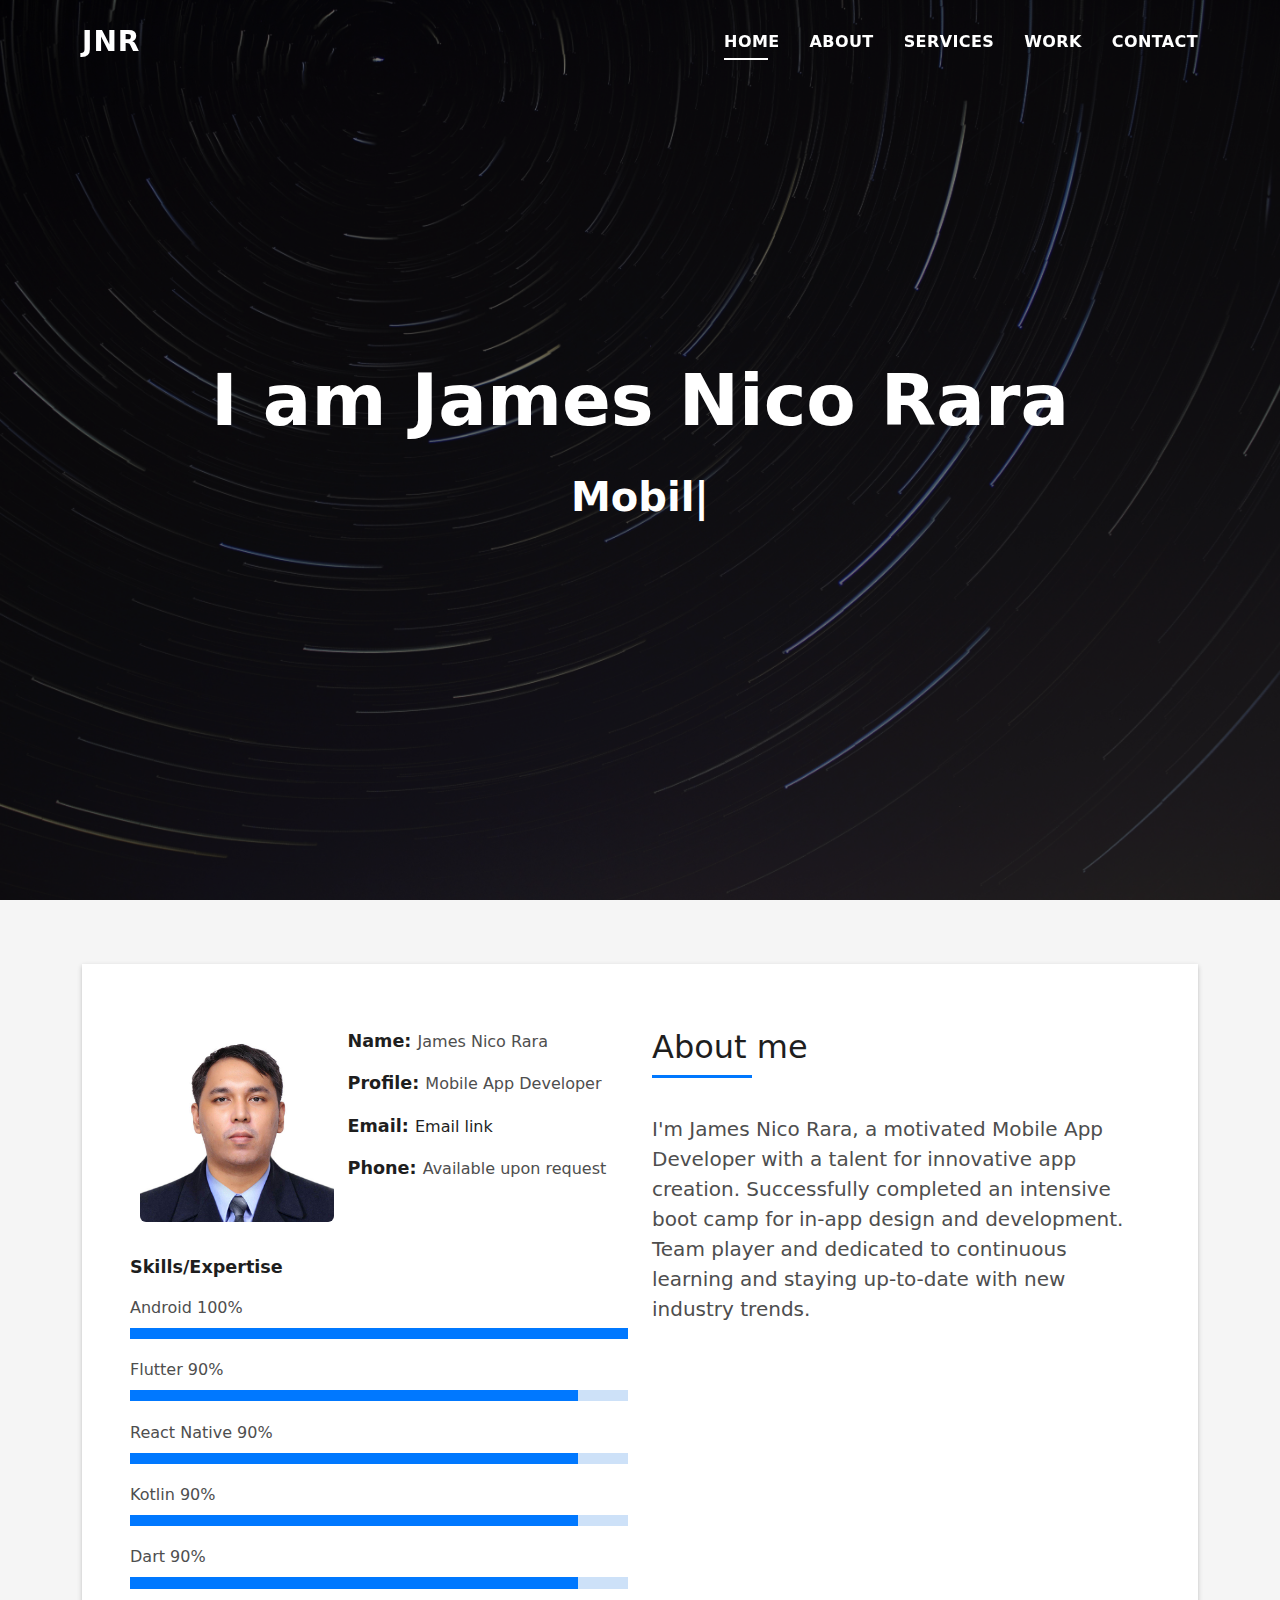
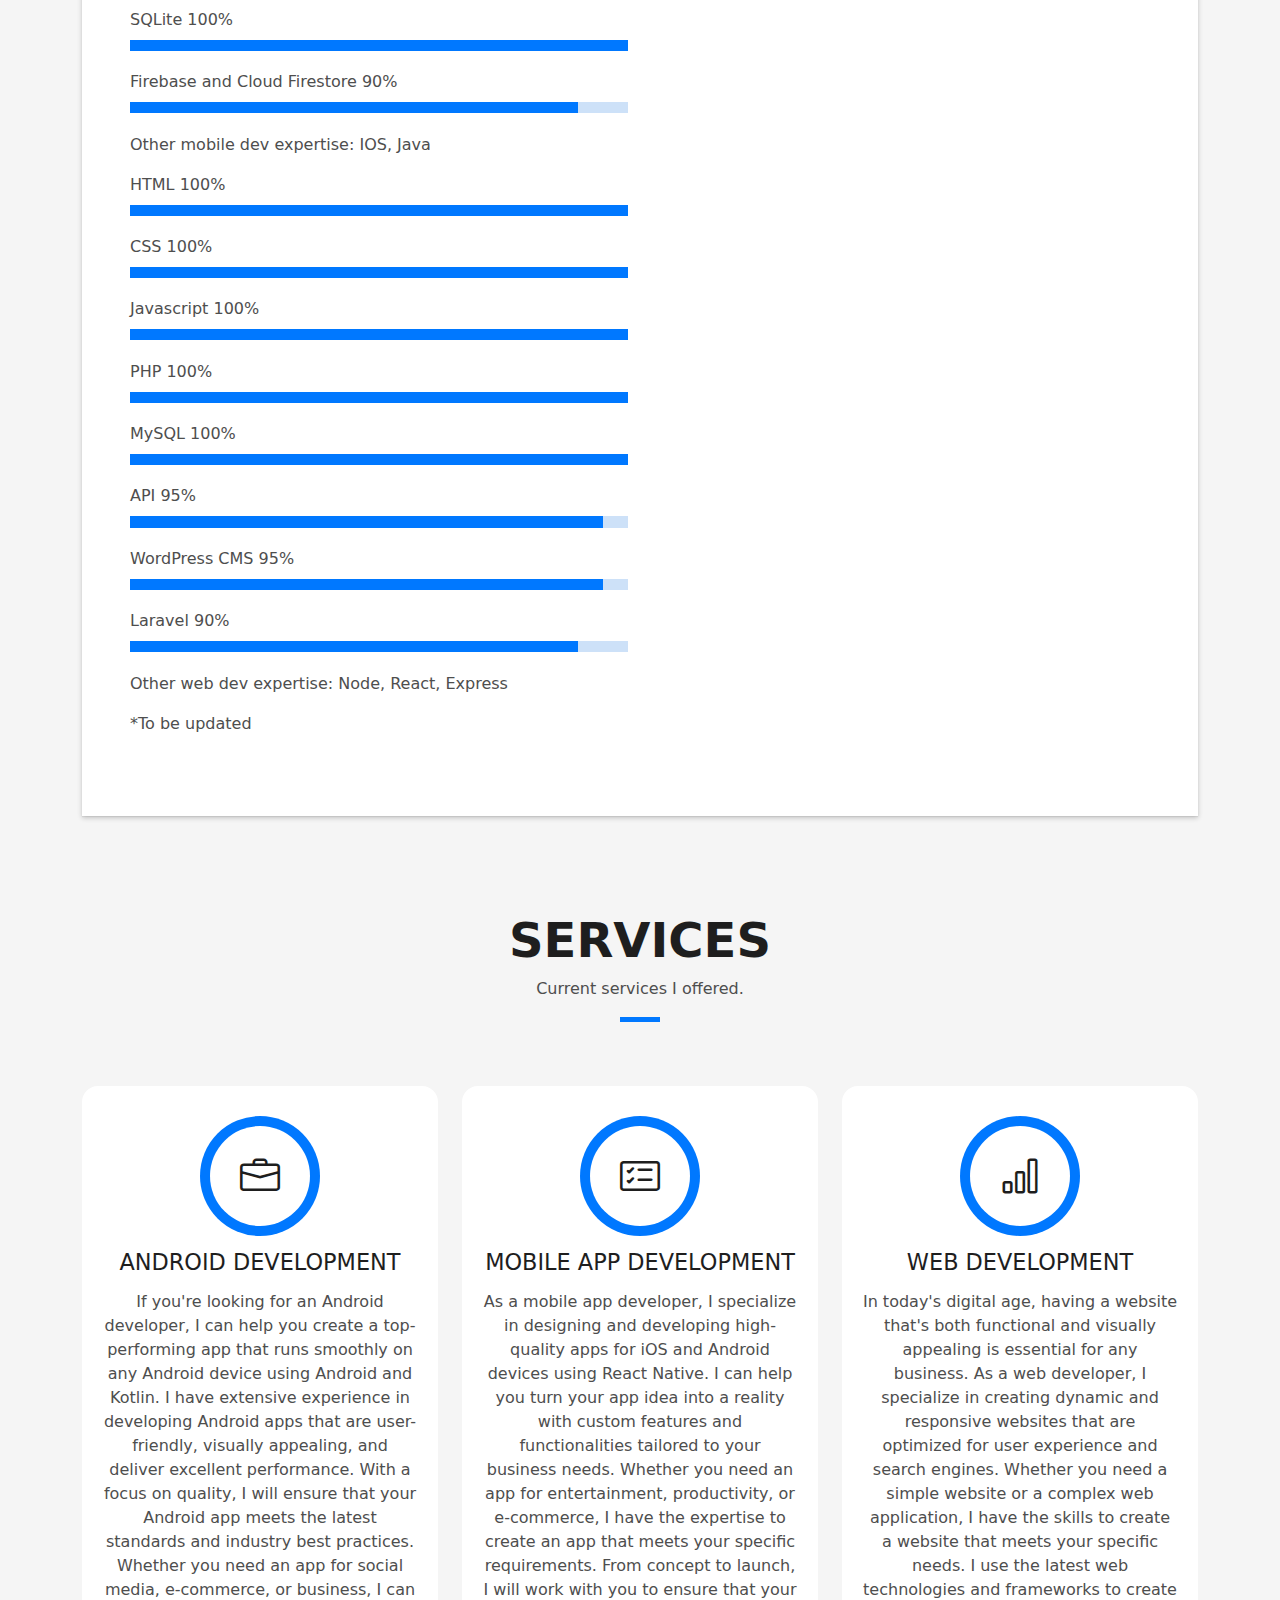
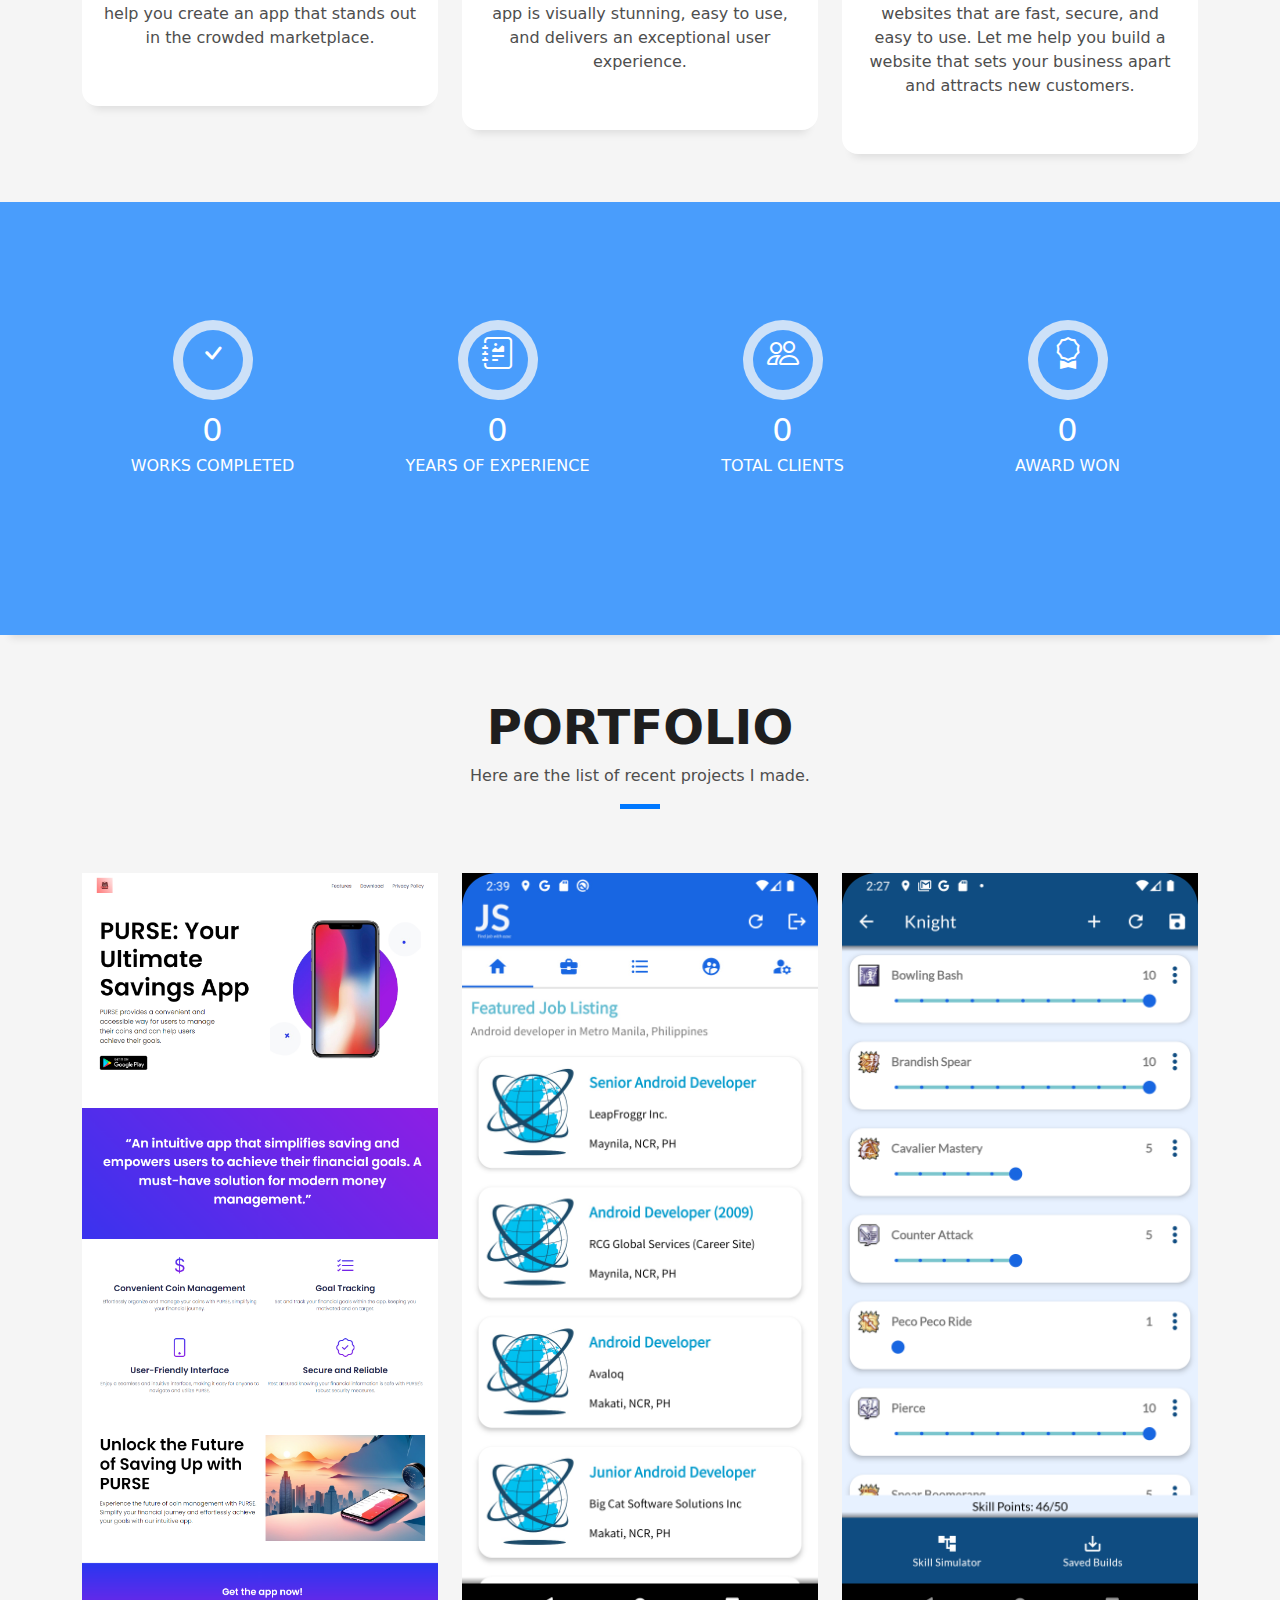
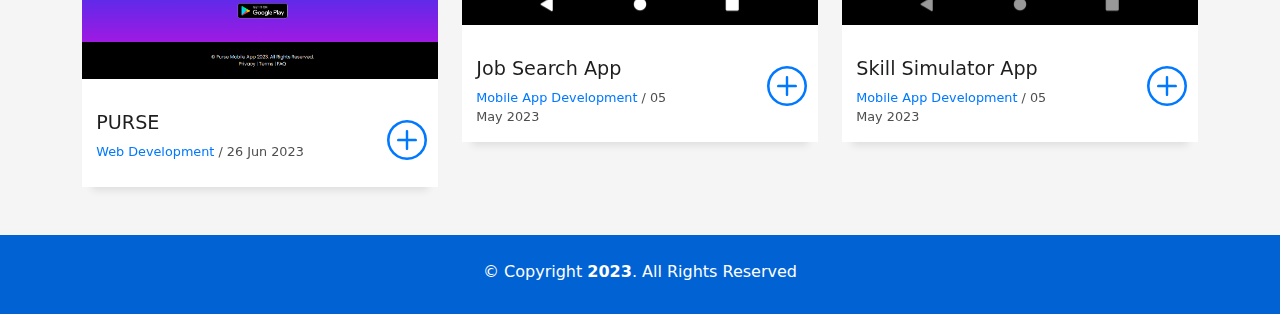
==== commit 9cd2d3c3: "updated portfolio page" ====
--- a/index.html
+++ b/index.html
@@ -22,12 +22,6 @@
   <!-- Template Main CSS File -->
   <link href="assets/css/style.css" rel="stylesheet">
 
-  <!-- =======================================================
-  * Template Name: DevFolio - v4.10.0
-  * Template URL: https://bootstrapmade.com/devfolio-bootstrap-portfolio-html-template/
-  * Author: BootstrapMade.com
-  * License: https://bootstrapmade.com/license/
-  ======================================================== -->
 </head>
 
 <body>
@@ -80,7 +74,7 @@
         <div class="container">
           <!--<p class="display-6 color-d">Hello, world!</p>-->
           <h1 class="hero-title mb-4">I am James Nico Rara</h1>
-          <p class="hero-subtitle"><span class="typed" data-typed-items="Mobile App Developer, Android Developer"></span></p>
+          <p class="hero-subtitle"><span class="typed" data-typed-items="Mobile App Developer, Web Developer"></span></p>
           <!-- <p class="pt-3"><a class="btn btn-primary btn js-scroll px-4" href="#about" role="button">Learn More</a></p> -->
         </div>
       </div>
@@ -113,39 +107,75 @@
                     </div>
                   </div>
                   <div class="skill-mf">
-                    <p class="title-s">Skill</p>
-                    <span>Android</span> <span class="pull-right">95%</span>
-                    <div class="progress">
-                      <div class="progress-bar" role="progressbar" style="width: 95%;" aria-valuenow="95" aria-valuemin="0" aria-valuemax="100"></div>
+                    <p class="title-s">Skills/Expertise</p>
+                    <!-- mobile dev -->
+                    <span>Android</span> <span class="pull-right">100%</span>
+                    <div class="progress">
+                      <div class="progress-bar" role="progressbar" style="width: 100%;" aria-valuenow="100" aria-valuemin="0" aria-valuemax="100"></div>
+                    </div>
+                    <span>Flutter</span> <span class="pull-right">90%</span>
+                    <div class="progress">
+                      <div class="progress-bar" role="progressbar" style="width: 90%" aria-valuenow="90" aria-valuemin="0" aria-valuemax="100"></div>
+                    </div>
+                    <span>React Native</span> <span class="pull-right">90%</span>
+                    <div class="progress">
+                      <div class="progress-bar" role="progressbar" style="width: 90%" aria-valuenow="90" aria-valuemin="0" aria-valuemax="100"></div>
                     </div>
                     <span>Kotlin</span> <span class="pull-right">90%</span>
                     <div class="progress">
                       <div class="progress-bar" role="progressbar" style="width: 90%" aria-valuenow="90" aria-valuemin="0" aria-valuemax="100"></div>
                     </div>
-                    <span>SQLite</span> <span class="pull-right">90%</span>
+                    <span>Dart</span> <span class="pull-right">90%</span>
                     <div class="progress">
                       <div class="progress-bar" role="progressbar" style="width: 90%" aria-valuenow="90" aria-valuemin="0" aria-valuemax="100"></div>
                     </div>
-                    <span>Firebase</span> <span class="pull-right">80%</span>
-                    <div class="progress">
-                      <div class="progress-bar" role="progressbar" style="width: 80%" aria-valuenow="80" aria-valuemin="0" aria-valuemax="100"></div>
-                    </div>
-                    <span>API</span> <span class="pull-right">80%</span>
-                    <div class="progress">
-                      <div class="progress-bar" role="progressbar" style="width: 80%" aria-valuenow="80" aria-valuemin="0" aria-valuemax="100"></div>
-                    </div>
-                    <span>React Native</span> <span class="pull-right">75%</span>
-                    <div class="progress">
-                      <div class="progress-bar" role="progressbar" style="width: 75%" aria-valuenow="75" aria-valuemin="0" aria-valuemax="100"></div>
-                    </div>
-                    <span>Javascript</span> <span class="pull-right">85%</span>
-                    <div class="progress">
-                      <div class="progress-bar" role="progressbar" style="width: 85%" aria-valuenow="85" aria-valuemin="0" aria-valuemax="100"></div>
-                    </div>
-                    <span>Java</span> <span class="pull-right">75%</span>
-                    <div class="progress">
-                      <div class="progress-bar" role="progressbar" style="width: 75%" aria-valuenow="75" aria-valuemin="0" aria-valuemax="100"></div>
-                    </div>
+                    <span>SQLite</span> <span class="pull-right">100%</span>
+                    <div class="progress">
+                      <div class="progress-bar" role="progressbar" style="width: 100%" aria-valuenow="100" aria-valuemin="0" aria-valuemax="100"></div>
+                    </div>
+                    <span>Firebase and Cloud Firestore</span> <span class="pull-right">90%</span>
+                    <div class="progress">
+                      <div class="progress-bar" role="progressbar" style="width: 90%" aria-valuenow="90" aria-valuemin="0" aria-valuemax="100"></div>
+                    </div>
+                    <p>Other mobile dev expertise: IOS, Java</p>
+                    
+                    <!-- web dev -->
+                    <span>HTML</span> <span class="pull-right">100%</span>
+                    <div class="progress">
+                      <div class="progress-bar" role="progressbar" style="width: 100%" aria-valuenow="100" aria-valuemin="0" aria-valuemax="100"></div>
+                    </div>
+                    <span>CSS</span> <span class="pull-right">100%</span>
+                    <div class="progress">
+                      <div class="progress-bar" role="progressbar" style="width: 100%" aria-valuenow="100" aria-valuemin="0" aria-valuemax="100"></div>
+                    </div>
+                    <span>Javascript</span> <span class="pull-right">100%</span>
+                    <div class="progress">
+                      <div class="progress-bar" role="progressbar" style="width: 100%" aria-valuenow="100" aria-valuemin="0" aria-valuemax="100"></div>
+                    </div>
+                    <span>PHP</span> <span class="pull-right">100%</span>
+                    <div class="progress">
+                      <div class="progress-bar" role="progressbar" style="width: 100%" aria-valuenow="100" aria-valuemin="0" aria-valuemax="100"></div>
+                    </div>
+                    <span>MySQL</span> <span class="pull-right">100%</span>
+                    <div class="progress">
+                      <div class="progress-bar" role="progressbar" style="width: 100%" aria-valuenow="100" aria-valuemin="0" aria-valuemax="100"></div>
+                    </div>
+                    <span>API</span> <span class="pull-right">95%</span>
+                    <div class="progress">
+                      <div class="progress-bar" role="progressbar" style="width: 95%" aria-valuenow="95" aria-valuemin="0" aria-valuemax="100"></div>
+                    </div>
+                    <span>WordPress CMS</span> <span class="pull-right">95%</span>
+                    <div class="progress">
+                      <div class="progress-bar" role="progressbar" style="width: 95%" aria-valuenow="95" aria-valuemin="0" aria-valuemax="100"></div>
+                    </div>
+                    <span>Laravel</span> <span class="pull-right">90%</span>
+                    <div class="progress">
+                      <div class="progress-bar" role="progressbar" style="width: 90%" aria-valuenow="90" aria-valuemin="0" aria-valuemax="100"></div>
+                    </div>
+                    <p>Other web dev expertise: Node, React, Express</p>
+                    <p>*To be updated</p>
+                    
+
                   </div>
                 </div>
                 <div class="col-md-6">
@@ -241,51 +271,7 @@
               </div>
             </div>
           </div>
-          <!-- <div class="col-md-4">
-            <div class="service-box">
-              <div class="service-ico">
-                <span class="ico-circle"><i class="bi bi-binoculars"></i></span>
-              </div>
-              <div class="service-content">
-                <h2 class="s-title">Responsive Design</h2>
-                <p class="s-description text-center">
-                  Lorem ipsum dolor sit amet consectetur adipisicing elit. Magni adipisci eaque autem fugiat! Quia,
-                  provident vitae! Magni
-                  tempora perferendis eum non provident.
-                </p>
-              </div>
-            </div>
-          </div>
-          <div class="col-md-4">
-            <div class="service-box">
-              <div class="service-ico">
-                <span class="ico-circle"><i class="bi bi-brightness-high"></i></span>
-              </div>
-              <div class="service-content">
-                <h2 class="s-title">Graphic Design</h2>
-                <p class="s-description text-center">
-                  Lorem ipsum dolor sit amet consectetur adipisicing elit. Magni adipisci eaque autem fugiat! Quia,
-                  provident vitae! Magni
-                  tempora perferendis eum non provident.
-                </p>
-              </div>
-            </div>
-          </div>
-          <div class="col-md-4">
-            <div class="service-box">
-              <div class="service-ico">
-                <span class="ico-circle"><i class="bi bi-calendar4-week"></i></span>
-              </div>
-              <div class="service-content">
-                <h2 class="s-title">Marketing Services</h2>
-                <p class="s-description text-center">
-                  Lorem ipsum dolor sit amet consectetur adipisicing elit. Magni adipisci eaque autem fugiat! Quia,
-                  provident vitae! Magni
-                  tempora perferendis eum non provident.
-                </p>
-              </div>
-            </div>
-          </div> -->
+          
         </div>
       </div>
     </section><!-- End Services Section -->
@@ -353,13 +339,37 @@
                 Portfolio
               </h3>
               <p class="subtitle-a">
-                Here are the list of projects I made.
+                Here are the list of recent projects I made.
               </p>
               <div class="line-mf"></div>
             </div>
           </div>
         </div>
         <div class="row">
+          <div class="col-md-4">
+            <div class="work-box">
+              <a href="assets/img/purse_mobile_app_pic1.png" data-gallery="portfolioGallery" class="portfolio-lightbox">
+                <div class="work-img">
+                  <img src="assets/img/purse_mobile_app_pic1.png" alt="" class="img-fluid">
+                </div>
+              </a>
+              <div class="work-content">
+                <div class="row">
+                  <div class="col-sm-8">
+                    <h2 class="w-title">PURSE</h2>
+                    <div class="w-more">
+                      <span class="w-ctegory">Web Development</span> / <span class="w-date">26 Jun 2023</span>
+                    </div>
+                  </div>
+                  <div class="col-sm-4">
+                    <div class="w-like">
+                      <a href="#"> <span class="bi bi-plus-circle"></span></a>
+                    </div>
+                  </div>
+                </div>
+              </div>
+            </div>
+          </div>
           <div class="col-md-4">
             <div class="work-box">
               <a href="assets/img/job_search_app_pic1.jpg" data-gallery="portfolioGallery" class="portfolio-lightbox">
@@ -396,7 +406,7 @@
                   <div class="col-sm-8">
                     <h2 class="w-title">Skill Simulator App</h2>
                     <div class="w-more">
-                      <span class="w-ctegory">Web Design</span> / <span class="w-date">05 May 2023</span>
+                      <span class="w-ctegory">Mobile App Development</span> / <span class="w-date">05 May 2023</span>
                     </div>
                   </div>
                   <div class="col-sm-4">
@@ -408,109 +418,14 @@
               </div>
             </div>
           </div>
-          <!-- <div class="col-md-4">
-            <div class="work-box">
-              <a href="assets/img/work-3.jpg" data-gallery="portfolioGallery" class="portfolio-lightbox">
-                <div class="work-img">
-                  <img src="assets/img/work-3.jpg" alt="" class="img-fluid">
-                </div>
-              </a>
-              <div class="work-content">
-                <div class="row">
-                  <div class="col-sm-8">
-                    <h2 class="w-title">Mavrito Lana Dere</h2>
-                    <div class="w-more">
-                      <span class="w-ctegory">Web Design</span> / <span class="w-date">18 Sep. 2018</span>
-                    </div>
-                  </div>
-                  <div class="col-sm-4">
-                    <div class="w-like">
-                      <a href="portfolio-details.html"> <span class="bi bi-plus-circle"></span></a>
-                    </div>
-                  </div>
-                </div>
-              </div>
-            </div>
-          </div>
-          <div class="col-md-4">
-            <div class="work-box">
-              <a href="assets/img/work-4.jpg" data-gallery="portfolioGallery" class="portfolio-lightbox">
-                <div class="work-img">
-                  <img src="assets/img/work-4.jpg" alt="" class="img-fluid">
-                </div>
-              </a>
-              <div class="work-content">
-                <div class="row">
-                  <div class="col-sm-8">
-                    <h2 class="w-title">Bindo Laro Cado</h2>
-                    <div class="w-more">
-                      <span class="w-ctegory">Web Design</span> / <span class="w-date">18 Sep. 2018</span>
-                    </div>
-                  </div>
-                  <div class="col-sm-4">
-                    <div class="w-like">
-                      <a href="portfolio-details.html"> <span class="bi bi-plus-circle"></span></a>
-                    </div>
-                  </div>
-                </div>
-              </div>
-            </div>
-          </div>
-          <div class="col-md-4">
-            <div class="work-box">
-              <a href="assets/img/work-5.jpg" data-gallery="portfolioGallery" class="portfolio-lightbox">
-                <div class="work-img">
-                  <img src="assets/img/work-5.jpg" alt="" class="img-fluid">
-                </div>
-              </a>
-              <div class="work-content">
-                <div class="row">
-                  <div class="col-sm-8">
-                    <h2 class="w-title">Studio Lena Mado</h2>
-                    <div class="w-more">
-                      <span class="w-ctegory">Web Design</span> / <span class="w-date">18 Sep. 2018</span>
-                    </div>
-                  </div>
-                  <div class="col-sm-4">
-                    <div class="w-like">
-                      <a href="portfolio-details.html"> <span class="bi bi-plus-circle"></span></a>
-                    </div>
-                  </div>
-                </div>
-              </div>
-            </div>
-          </div>
-          <div class="col-md-4">
-            <div class="work-box">
-              <a href="assets/img/work-6.jpg" data-gallery="portfolioGallery" class="portfolio-lightbox">
-                <div class="work-img">
-                  <img src="assets/img/work-6.jpg" alt="" class="img-fluid">
-                </div>
-              </a>
-              <div class="work-content">
-                <div class="row">
-                  <div class="col-sm-8">
-                    <h2 class="w-title">Studio Big Bang</h2>
-                    <div class="w-more">
-                      <span class="w-ctegory">Web Design</span> / <span class="w-date">18 Sep. 2017</span>
-                    </div>
-                  </div>
-                  <div class="col-sm-4">
-                    <div class="w-like">
-                      <a href="portfolio-details.html"> <span class="bi bi-plus-circle"></span></a>
-                    </div>
-                  </div>
-                </div>
-              </div>
-            </div>
-          </div> -->
+          
 
         </div>
       </div>
     </section><!-- End Portfolio Section -->
 
     <!-- ======= Contact Section ======= -->
-    <section id="contact" class="paralax-mf footer-paralax bg-image sect-mt4 route" style="background-image: url(assets/img/overlay-bg.jpg)">
+    <!-- <section id="contact" class="paralax-mf footer-paralax bg-image sect-mt4 route" style="background-image: url(assets/img/overlay-bg.jpg)">
       <div class="overlay-mf"></div>
       <div class="container">
         <div class="row">
@@ -589,8 +504,9 @@
             </div>
           </div>
         </div>
-      </div>
-    </section><!-- End Contact Section -->
+      </div> 
+    </section> -->
+    <!-- End Contact Section -->
 
   </main><!-- End #main -->
 
--- a/assets/css/style.css
+++ b/assets/css/style.css
@@ -1,10 +1,10 @@
-/**
-* Template Name: DevFolio - v4.10.0
-* Template URL: https://bootstrapmade.com/devfolio-bootstrap-portfolio-html-template/
-* Author: BootstrapMade.com
-* License: https://bootstrapmade.com/license/
-*/
-
+/**
+* Template Name: DevFolio - v4.10.0
+* Template URL: https://bootstrapmade.com/devfolio-bootstrap-portfolio-html-template/
+* Author: BootstrapMade.com
+* License: https://bootstrapmade.com/license/
+*/
+
 /*--------------------------------------------------------------
 # General
 --------------------------------------------------------------*/
@@ -1480,4 +1480,12 @@
 
 footer .credits a {
   color: #fff;
+}
+
+
+/* custom css */
+.equal {
+  display: flex;
+  display: -webkit-flex;
+  flex-wrap: wrap;
 }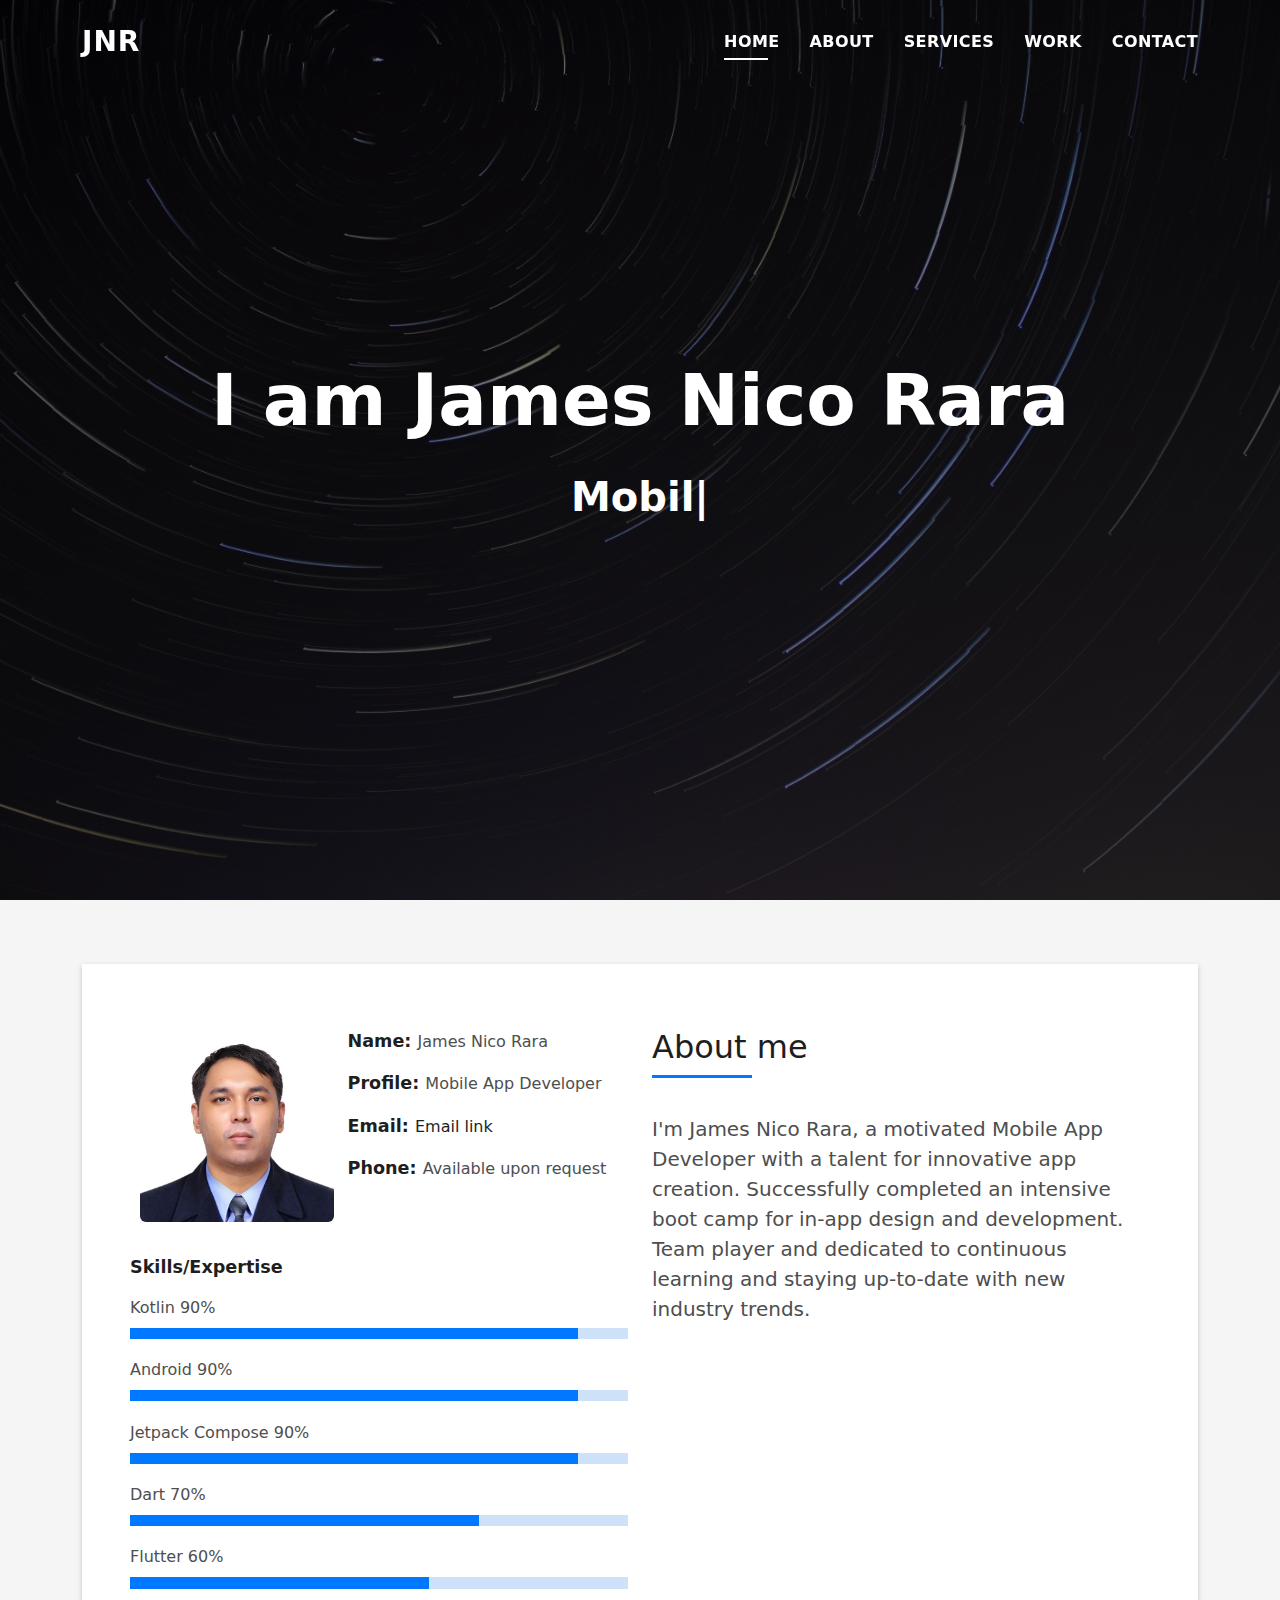
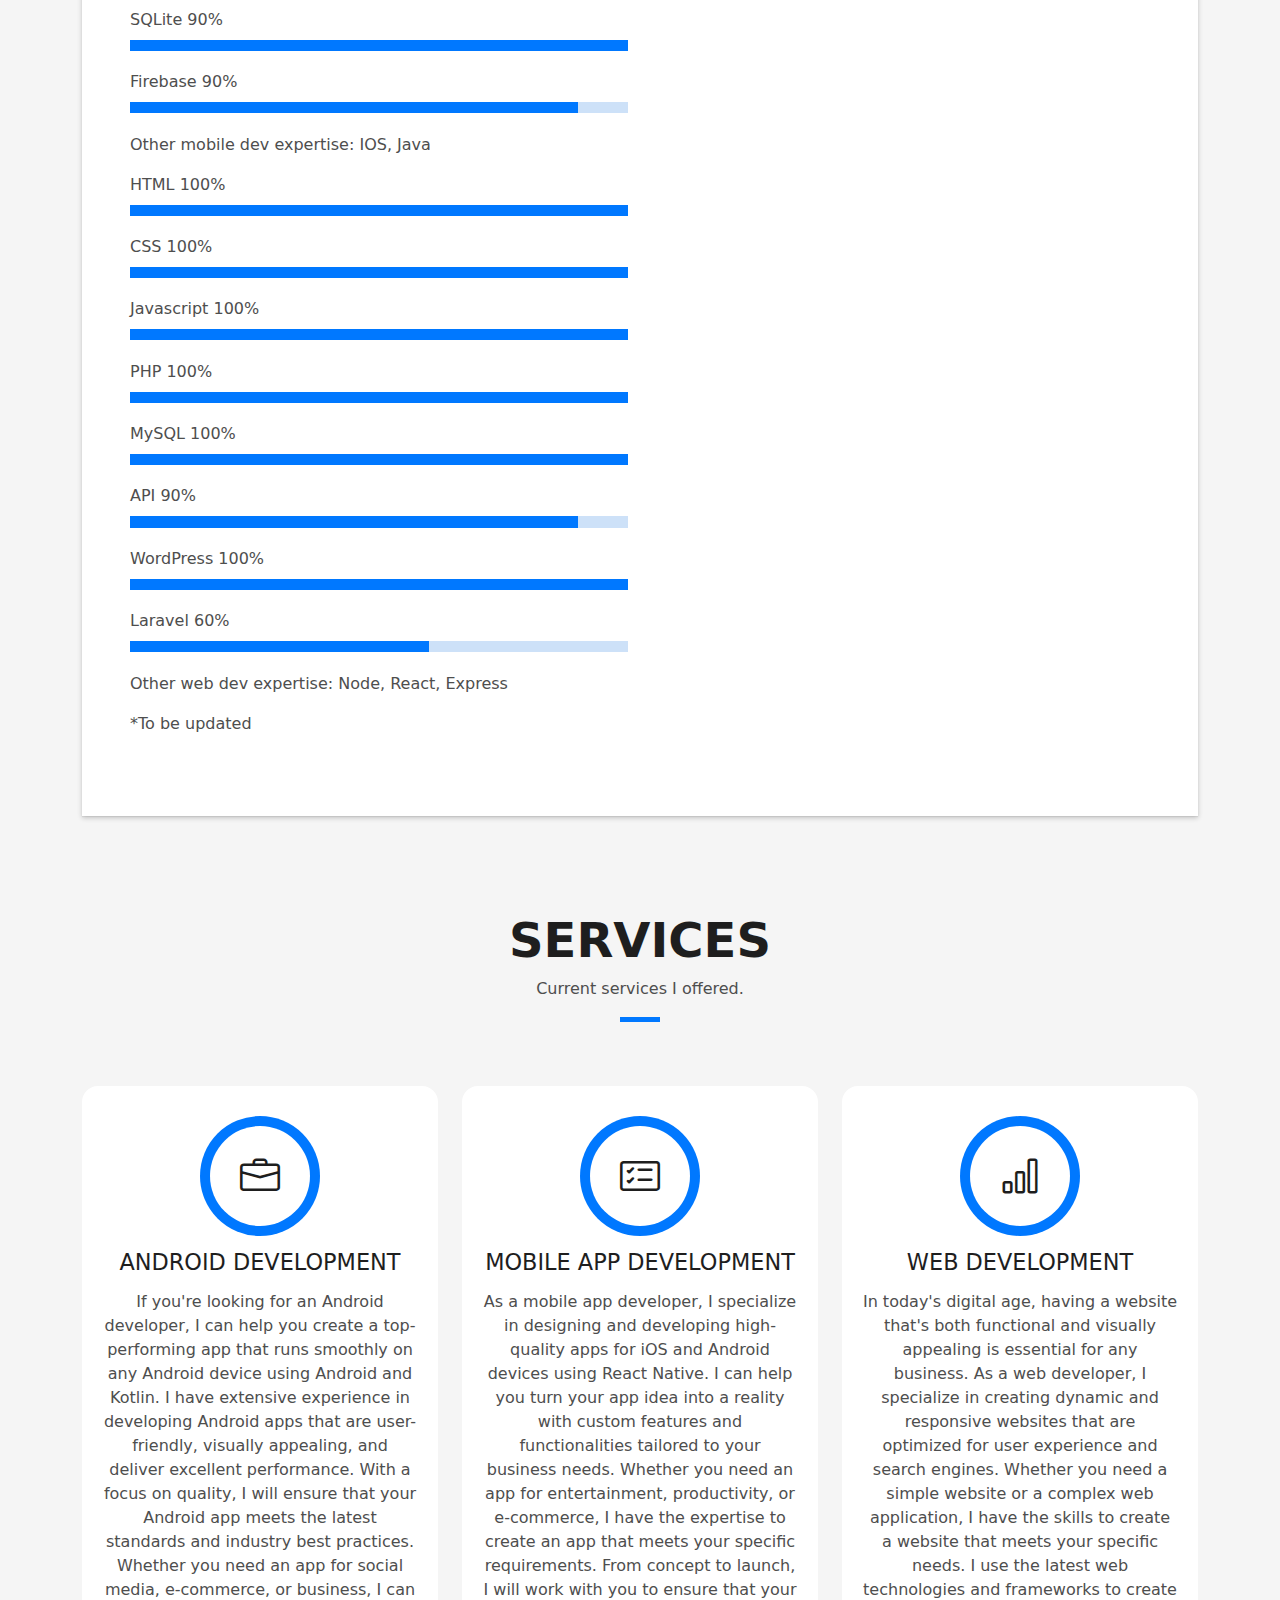
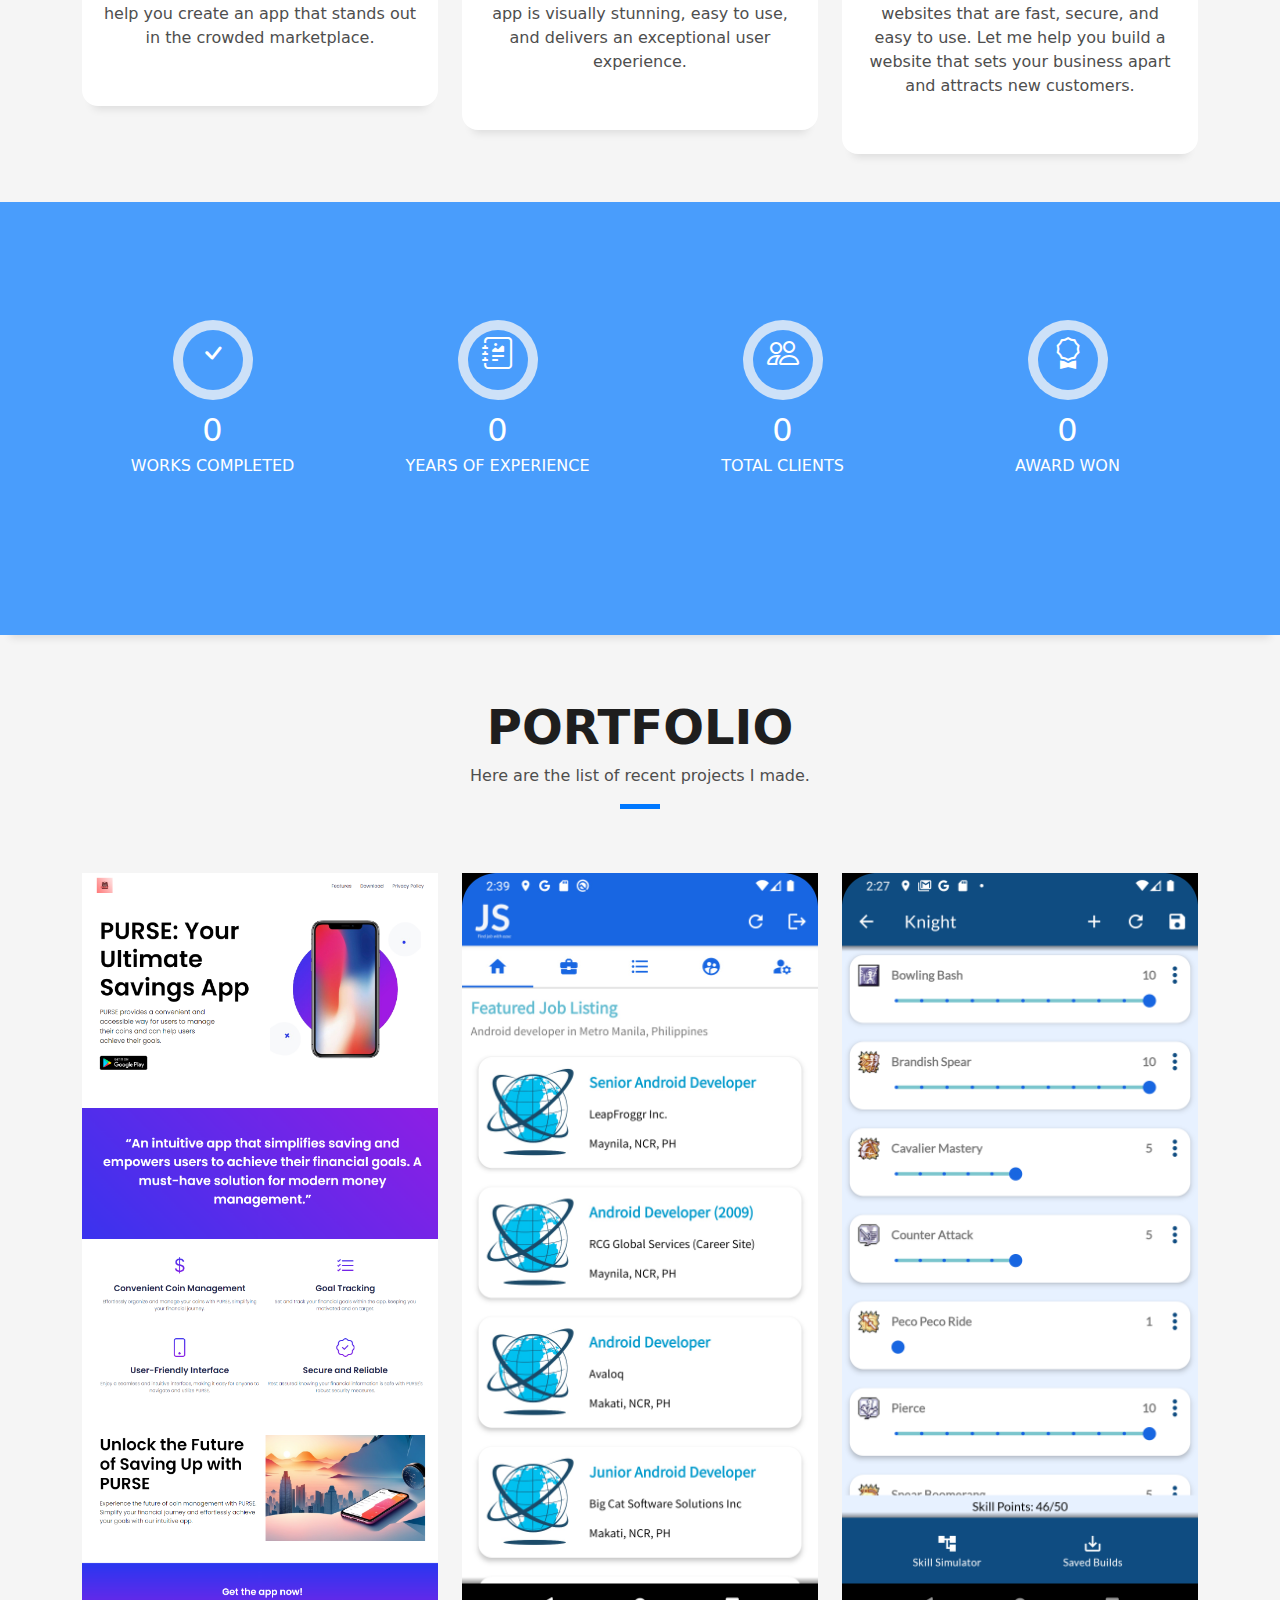
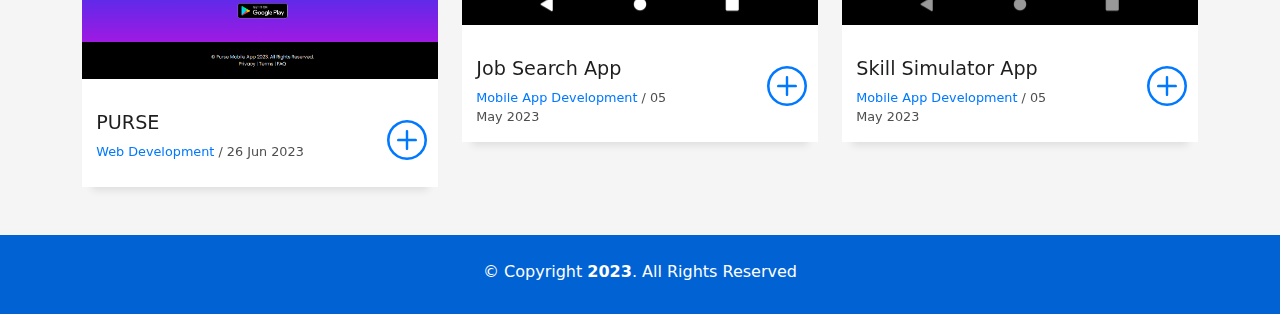
==== commit 5f71bf6a: "Add files via upload" ====
--- a/index.html
+++ b/index.html
@@ -109,31 +109,31 @@
                   <div class="skill-mf">
                     <p class="title-s">Skills/Expertise</p>
                     <!-- mobile dev -->
-                    <span>Android</span> <span class="pull-right">100%</span>
-                    <div class="progress">
-                      <div class="progress-bar" role="progressbar" style="width: 100%;" aria-valuenow="100" aria-valuemin="0" aria-valuemax="100"></div>
-                    </div>
-                    <span>Flutter</span> <span class="pull-right">90%</span>
+                    <span>Kotlin</span> <span class="pull-right">90%</span>
                     <div class="progress">
                       <div class="progress-bar" role="progressbar" style="width: 90%" aria-valuenow="90" aria-valuemin="0" aria-valuemax="100"></div>
                     </div>
-                    <span>React Native</span> <span class="pull-right">90%</span>
-                    <div class="progress">
-                      <div class="progress-bar" role="progressbar" style="width: 90%" aria-valuenow="90" aria-valuemin="0" aria-valuemax="100"></div>
-                    </div>
-                    <span>Kotlin</span> <span class="pull-right">90%</span>
-                    <div class="progress">
-                      <div class="progress-bar" role="progressbar" style="width: 90%" aria-valuenow="90" aria-valuemin="0" aria-valuemax="100"></div>
-                    </div>
-                    <span>Dart</span> <span class="pull-right">90%</span>
-                    <div class="progress">
-                      <div class="progress-bar" role="progressbar" style="width: 90%" aria-valuenow="90" aria-valuemin="0" aria-valuemax="100"></div>
-                    </div>
-                    <span>SQLite</span> <span class="pull-right">100%</span>
-                    <div class="progress">
-                      <div class="progress-bar" role="progressbar" style="width: 100%" aria-valuenow="100" aria-valuemin="0" aria-valuemax="100"></div>
-                    </div>
-                    <span>Firebase and Cloud Firestore</span> <span class="pull-right">90%</span>
+                    <span>Android</span> <span class="pull-right">90%</span>
+                    <div class="progress">
+                      <div class="progress-bar" role="progressbar" style="width: 90%;" aria-valuenow="90" aria-valuemin="0" aria-valuemax="100"></div>
+                    </div>
+                    <span>Jetpack Compose</span> <span class="pull-right">90%</span>
+                    <div class="progress">
+                      <div class="progress-bar" role="progressbar" style="width: 90%;" aria-valuenow="90" aria-valuemin="0" aria-valuemax="100"></div>
+                    </div>
+                    <span>Dart</span> <span class="pull-right">70%</span>
+                    <div class="progress">
+                      <div class="progress-bar" role="progressbar" style="width: 70%" aria-valuenow="70" aria-valuemin="0" aria-valuemax="100"></div>
+                    </div>
+                    <span>Flutter</span> <span class="pull-right">60%</span>
+                    <div class="progress">
+                      <div class="progress-bar" role="progressbar" style="width: 60%" aria-valuenow="60" aria-valuemin="0" aria-valuemax="100"></div>
+                    </div>
+                    <span>SQLite</span> <span class="pull-right">90%</span>
+                    <div class="progress">
+                      <div class="progress-bar" role="progressbar" style="width: 900%" aria-valuenow="90" aria-valuemin="0" aria-valuemax="100"></div>
+                    </div>
+                    <span>Firebase</span> <span class="pull-right">90%</span>
                     <div class="progress">
                       <div class="progress-bar" role="progressbar" style="width: 90%" aria-valuenow="90" aria-valuemin="0" aria-valuemax="100"></div>
                     </div>
@@ -160,17 +160,17 @@
                     <div class="progress">
                       <div class="progress-bar" role="progressbar" style="width: 100%" aria-valuenow="100" aria-valuemin="0" aria-valuemax="100"></div>
                     </div>
-                    <span>API</span> <span class="pull-right">95%</span>
-                    <div class="progress">
-                      <div class="progress-bar" role="progressbar" style="width: 95%" aria-valuenow="95" aria-valuemin="0" aria-valuemax="100"></div>
-                    </div>
-                    <span>WordPress CMS</span> <span class="pull-right">95%</span>
-                    <div class="progress">
-                      <div class="progress-bar" role="progressbar" style="width: 95%" aria-valuenow="95" aria-valuemin="0" aria-valuemax="100"></div>
-                    </div>
-                    <span>Laravel</span> <span class="pull-right">90%</span>
+                    <span>API</span> <span class="pull-right">90%</span>
                     <div class="progress">
                       <div class="progress-bar" role="progressbar" style="width: 90%" aria-valuenow="90" aria-valuemin="0" aria-valuemax="100"></div>
+                    </div>
+                    <span>WordPress</span> <span class="pull-right">100%</span>
+                    <div class="progress">
+                      <div class="progress-bar" role="progressbar" style="width: 100%" aria-valuenow="100" aria-valuemin="0" aria-valuemax="100"></div>
+                    </div>
+                    <span>Laravel</span> <span class="pull-right">60%</span>
+                    <div class="progress">
+                      <div class="progress-bar" role="progressbar" style="width: 60%" aria-valuenow="60" aria-valuemin="0" aria-valuemax="100"></div>
                     </div>
                     <p>Other web dev expertise: Node, React, Express</p>
                     <p>*To be updated</p>
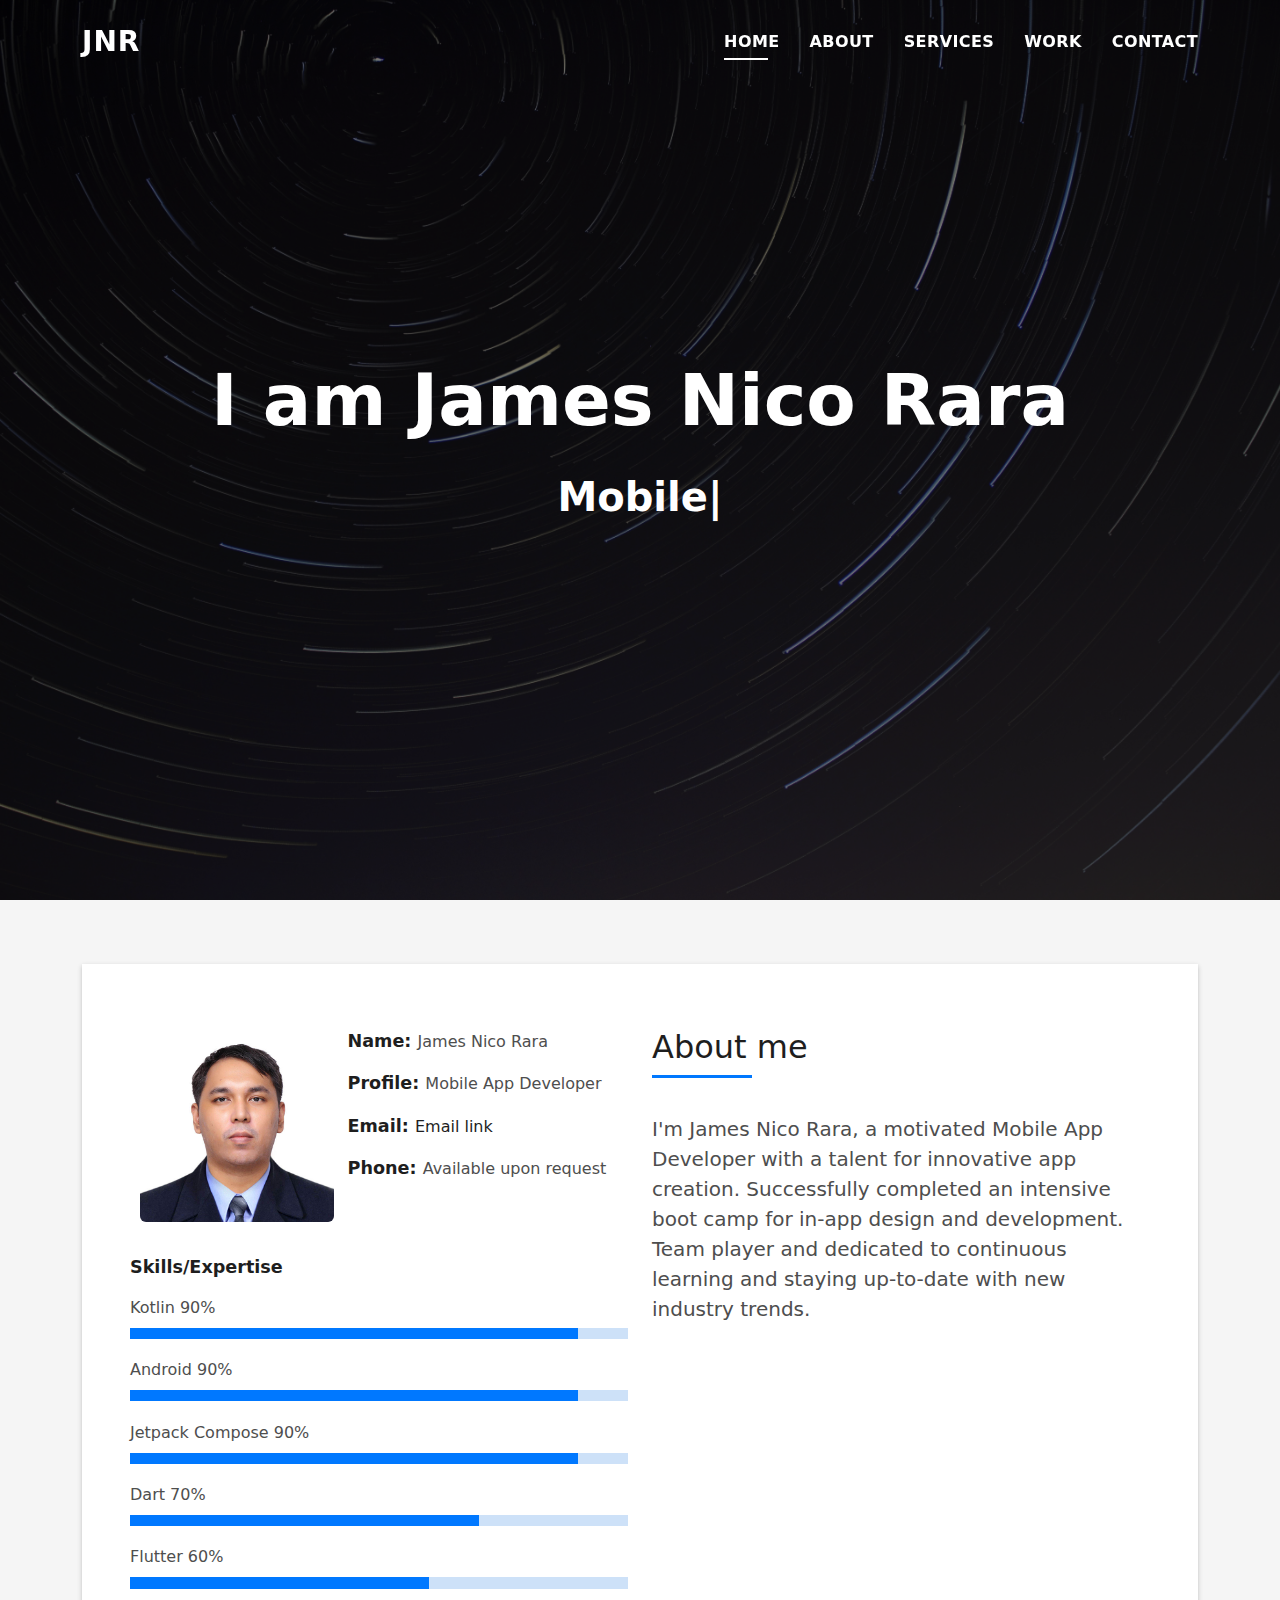
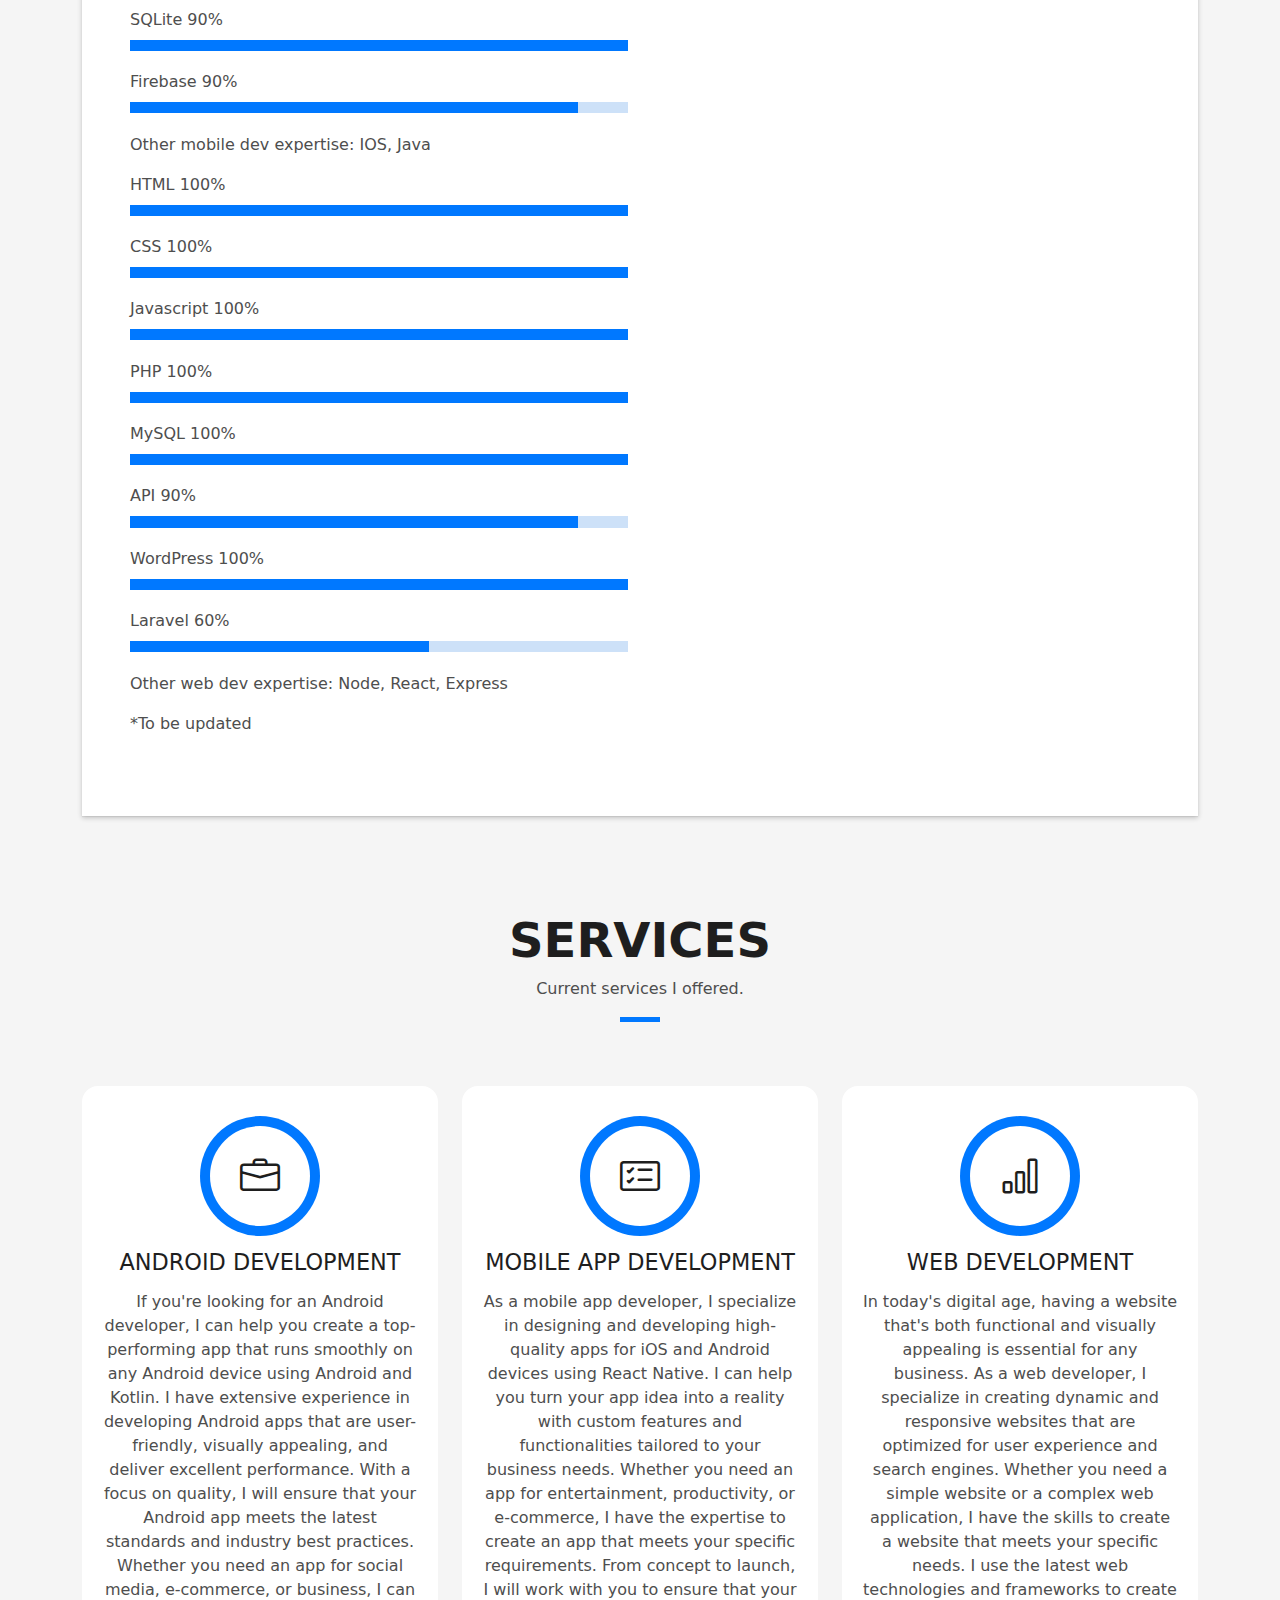
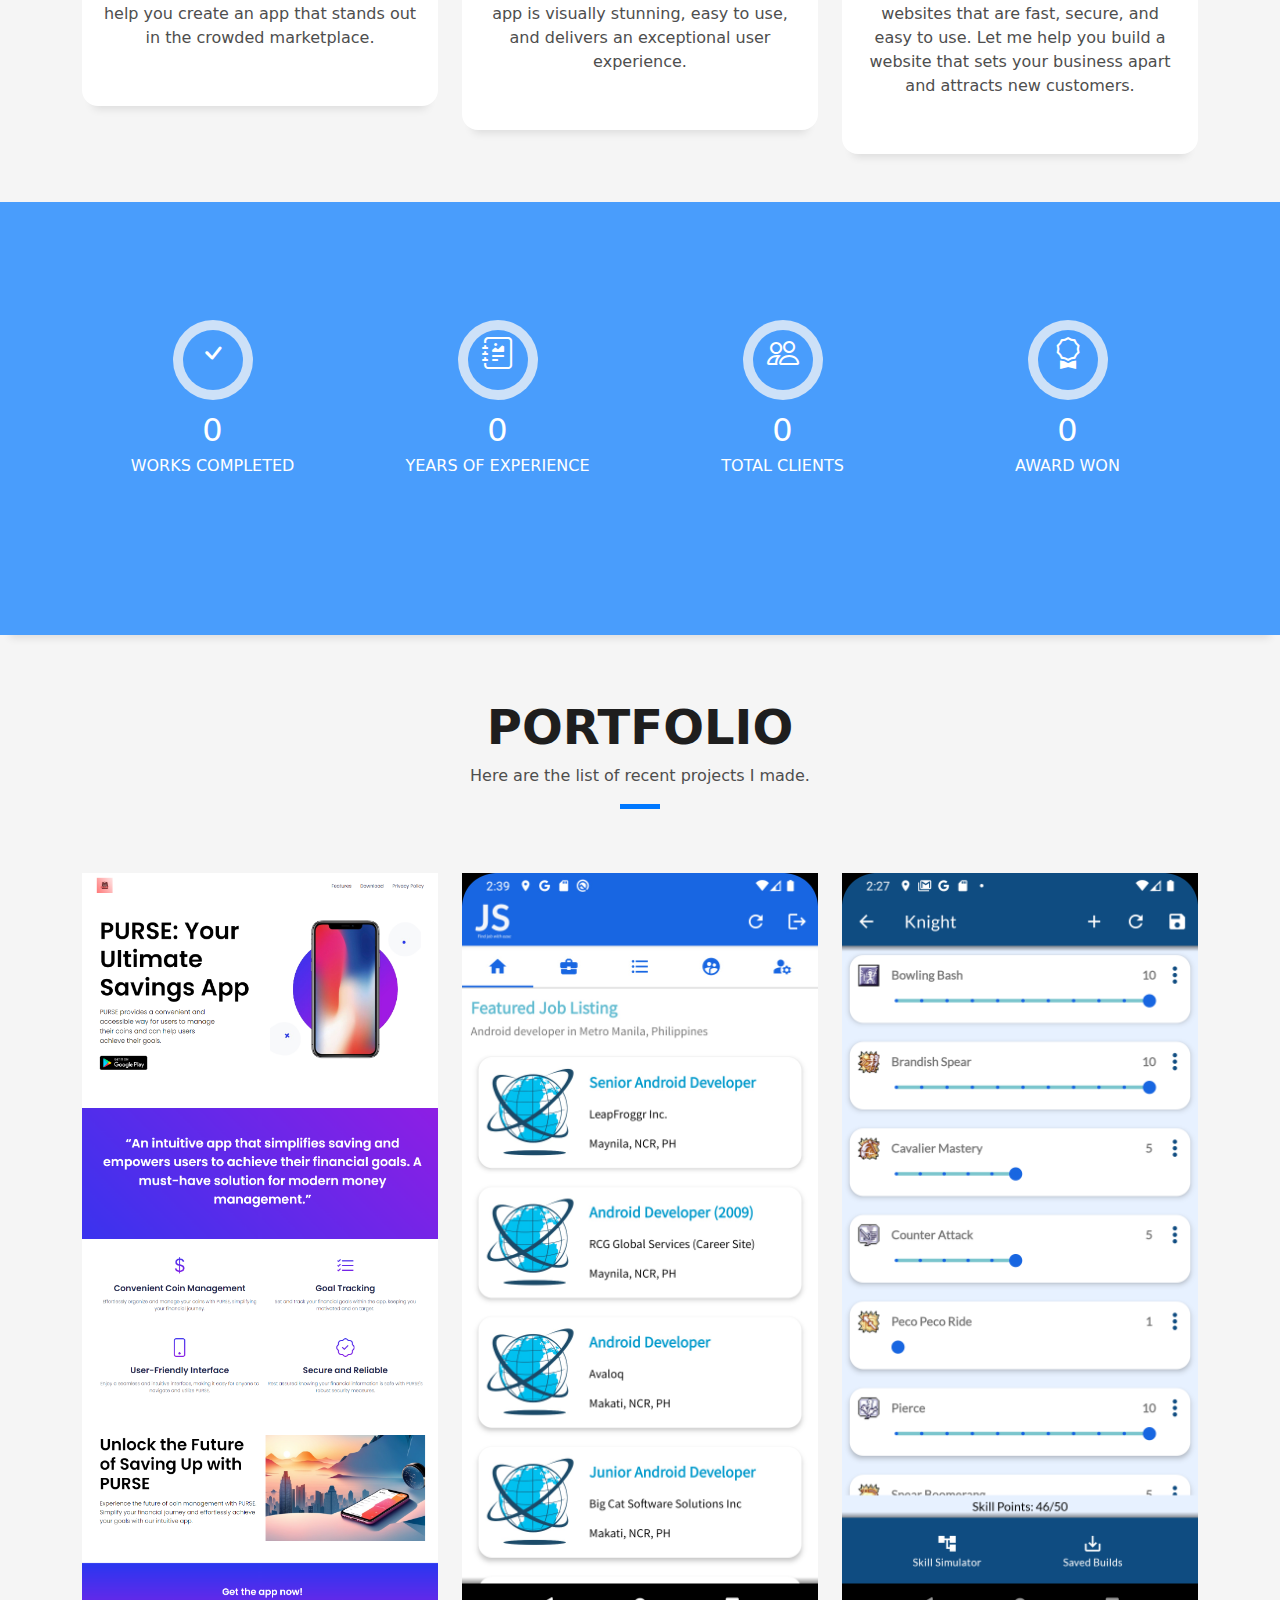
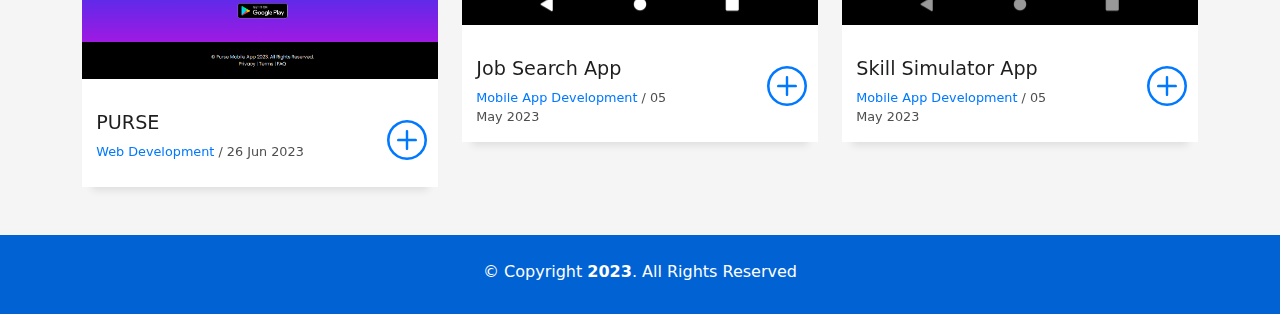
==== commit 605d6256: "Update index.html" ====
--- a/index.html
+++ b/index.html
@@ -10,7 +10,7 @@
   <meta content="" name="keywords">
 
   <!-- Favicons -->
-  <link href="assets/img/favicon.png" rel="icon">
+  <link href="assets/img/favicon.ico" rel="icon">
   <link href="assets/img/apple-touch-icon.png" rel="apple-touch-icon">
 
   <!-- Vendor CSS Files -->
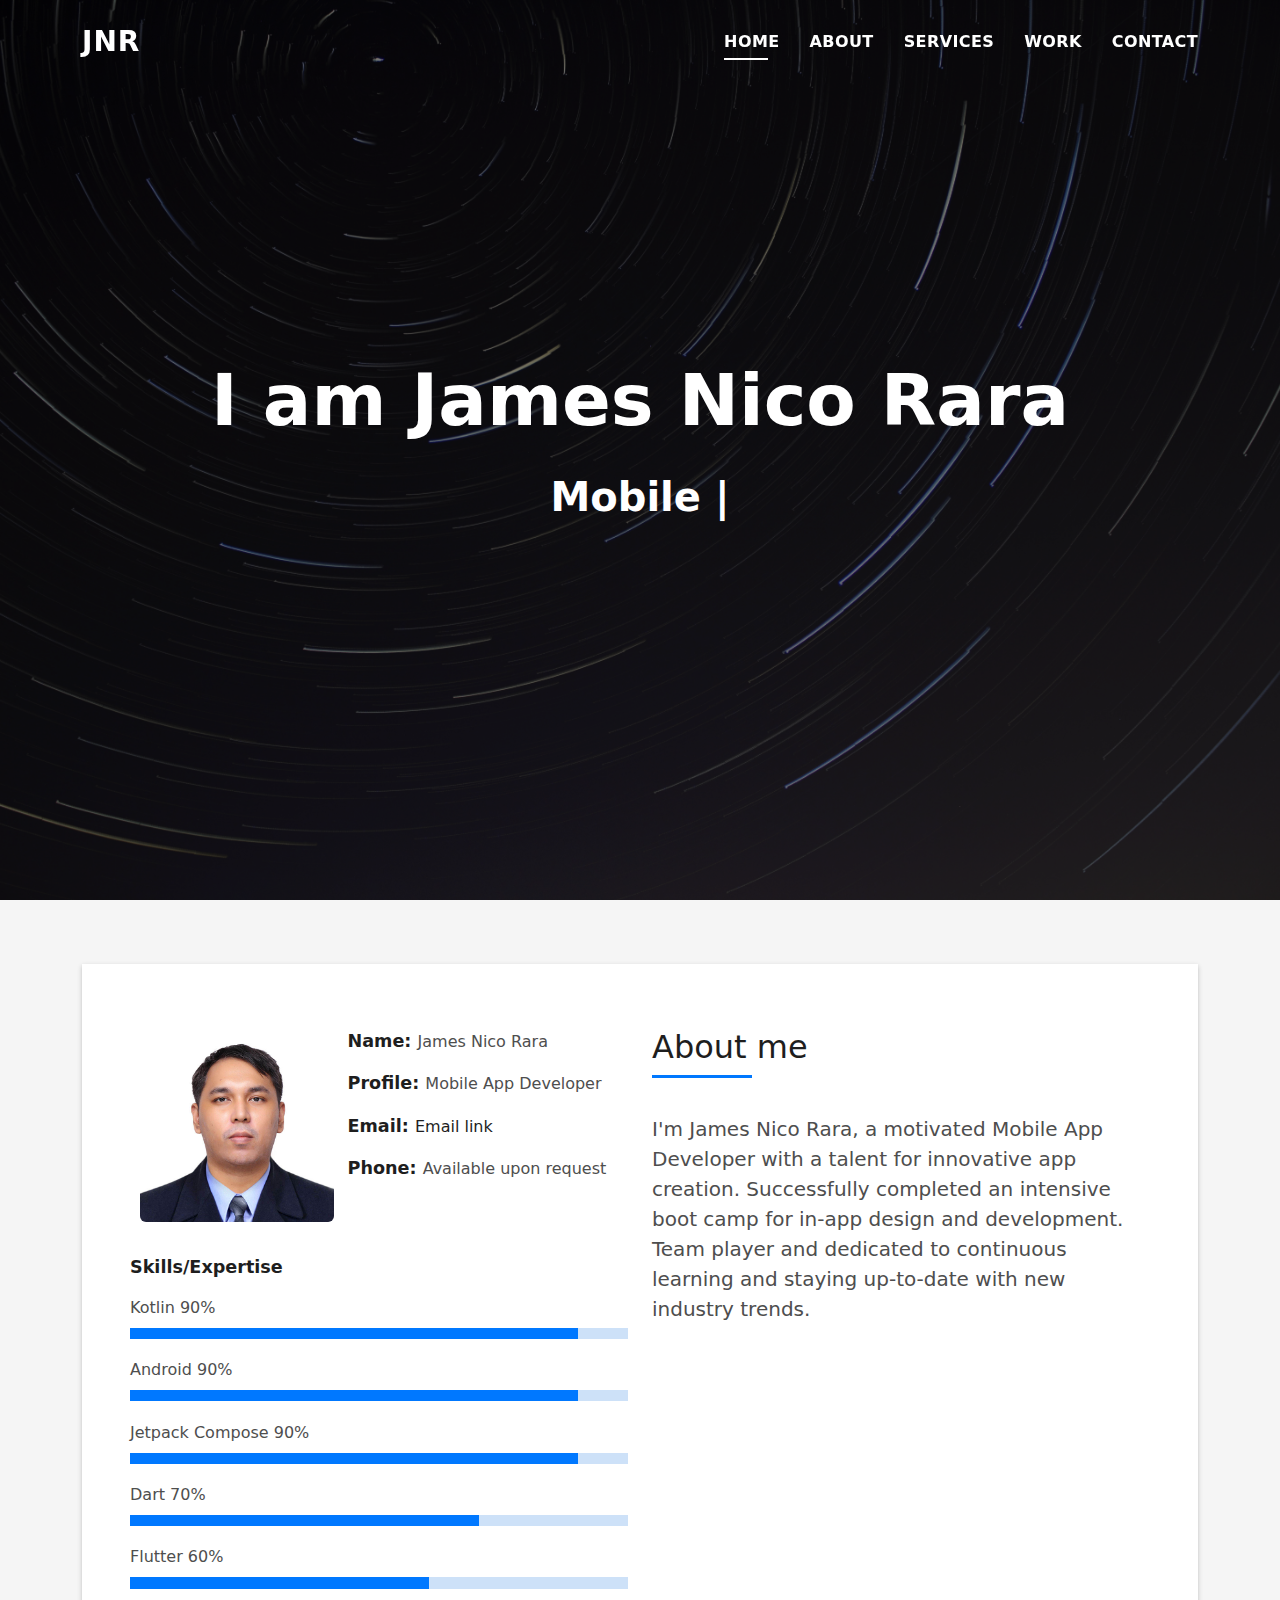
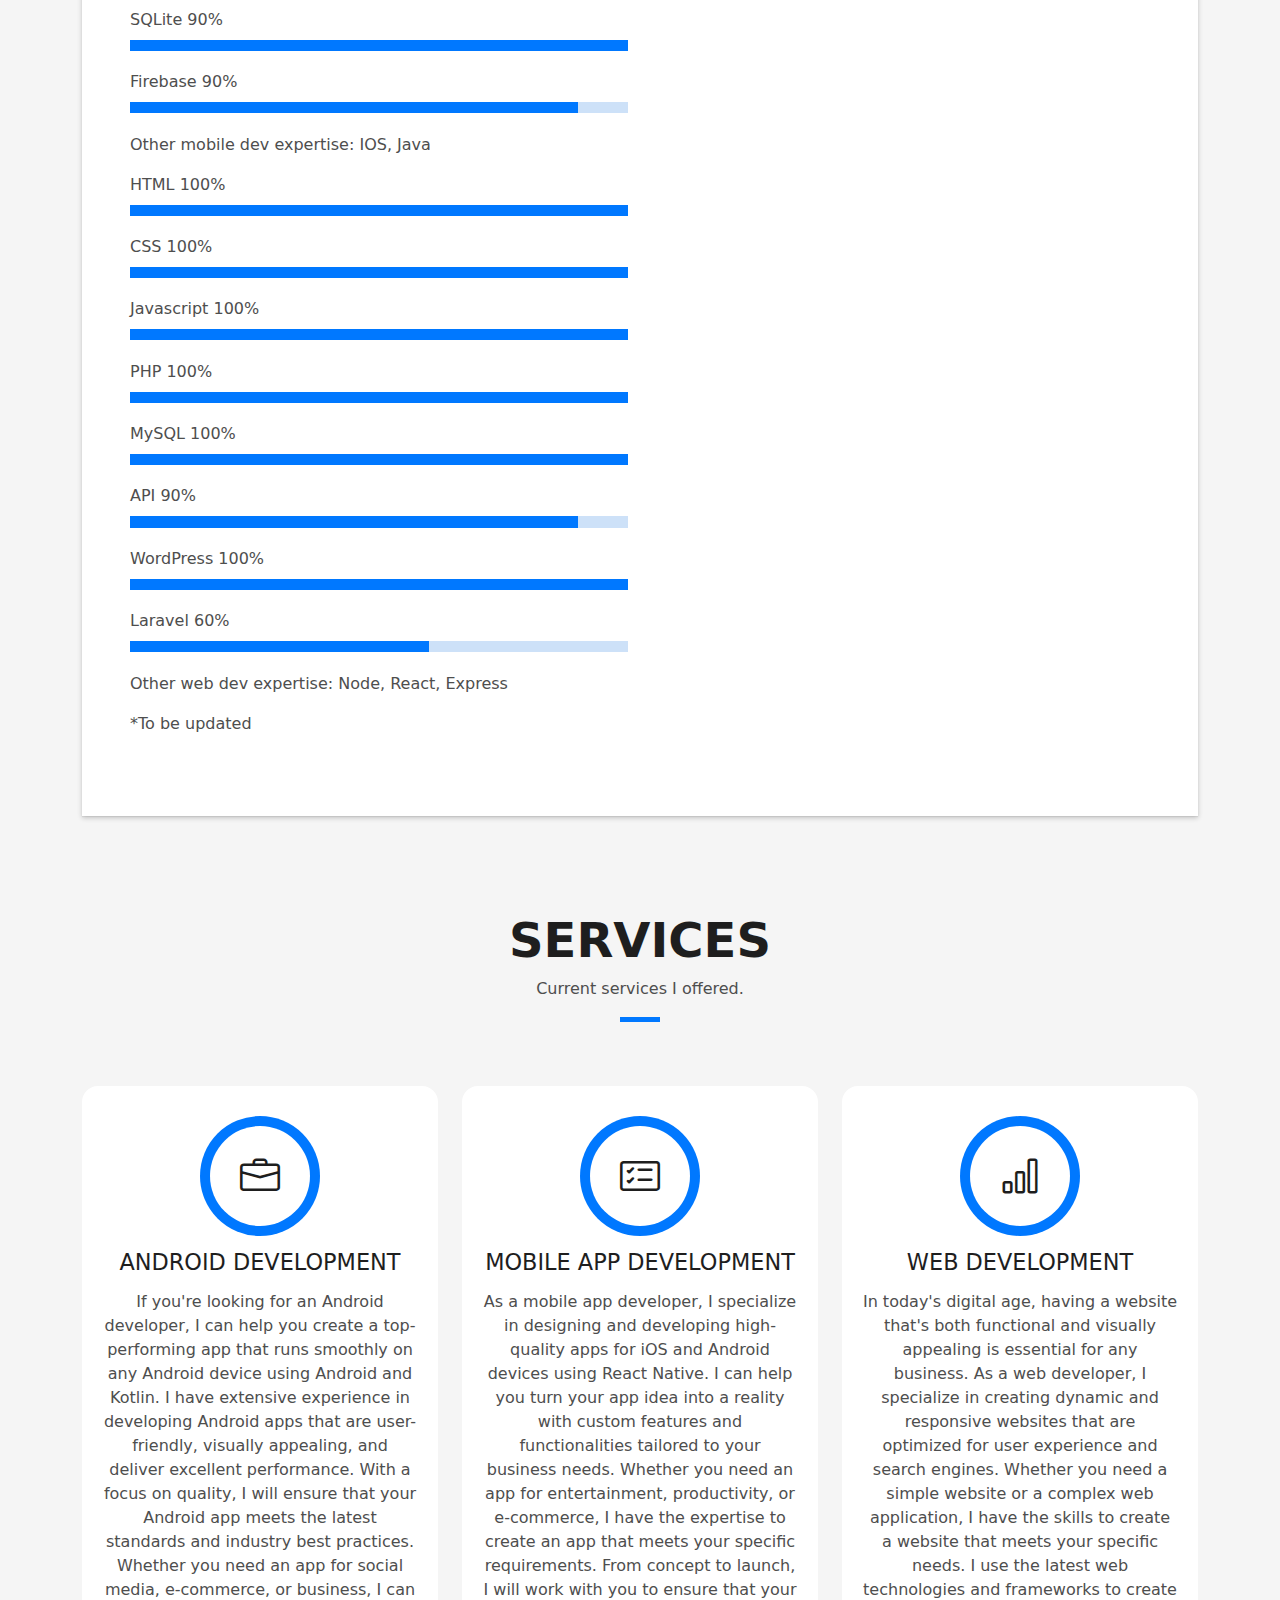
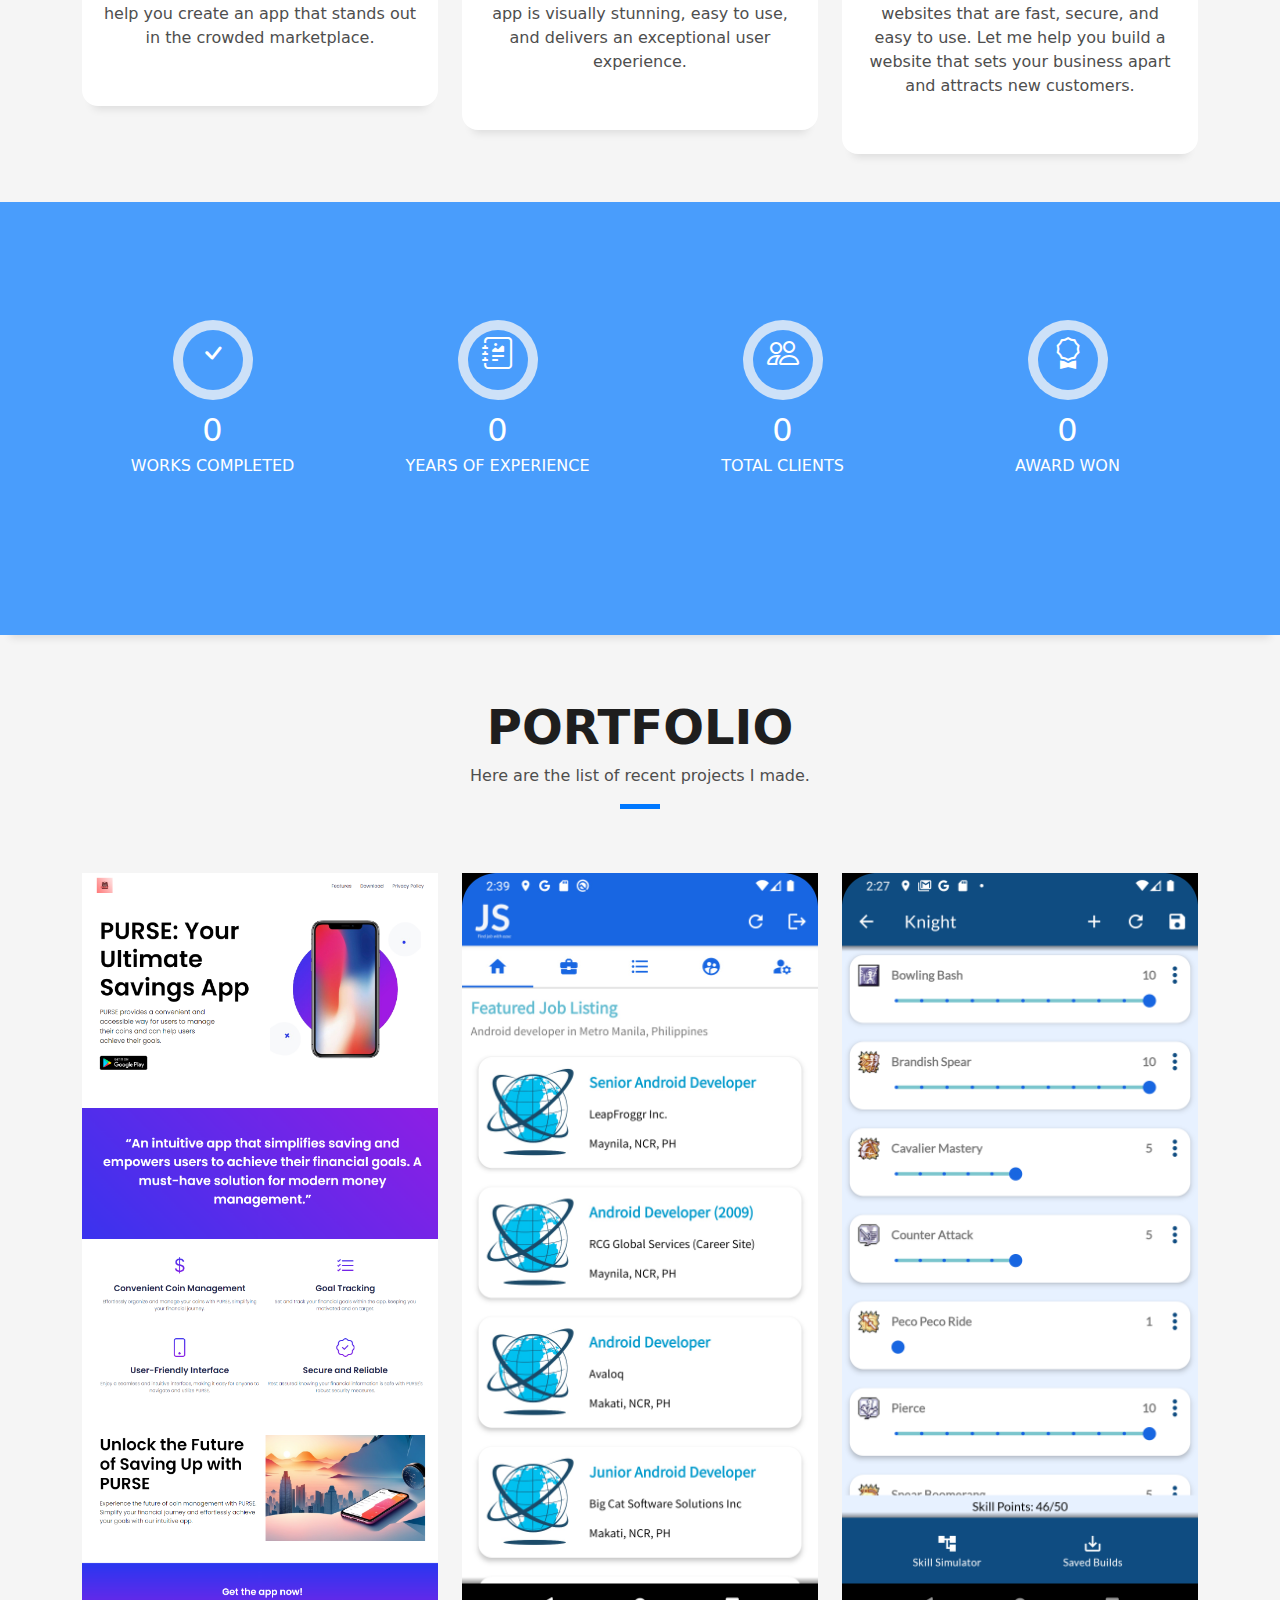
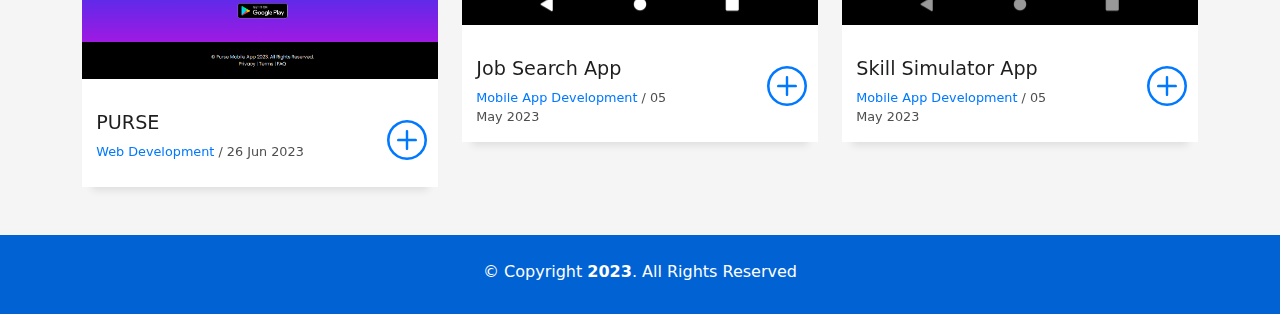
==== commit 45994641: "Update index.html" ====
--- a/index.html
+++ b/index.html
@@ -538,6 +538,8 @@
   <script src="assets/vendor/swiper/swiper-bundle.min.js"></script>
   <script src="assets/vendor/typed.js/typed.min.js"></script>
   <script src="assets/vendor/php-email-form/validate.js"></script>
+  <script async src="https://pagead2.googlesyndication.com/pagead/js/adsbygoogle.js?client=ca-pub-6977829974016530"
+     crossorigin="anonymous"></script>
 
   <!-- Template Main JS File -->
   <script src="assets/js/main.js"></script>
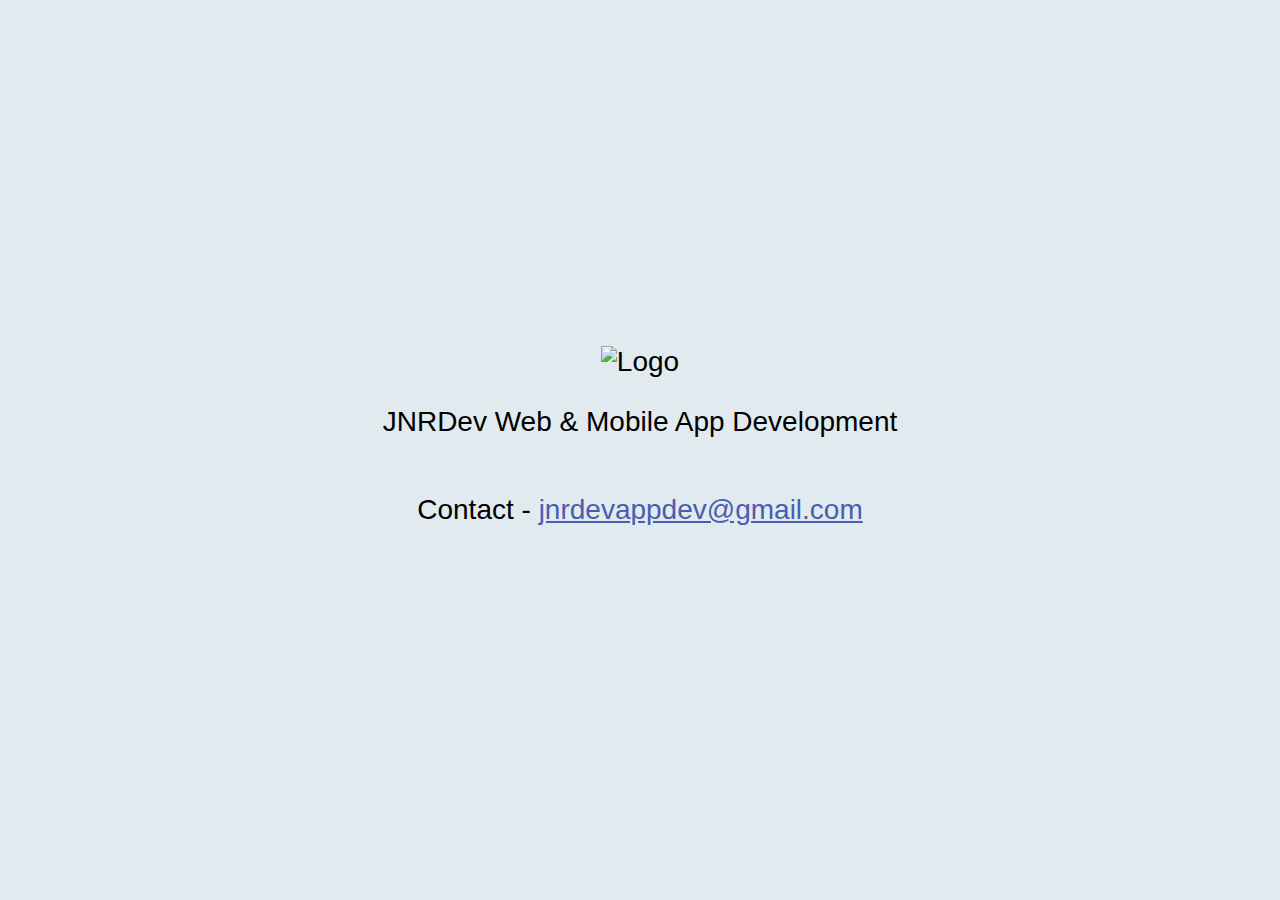
==== commit f4e512a0: "remove old site w/ new site" ====
--- a/index.html
+++ b/index.html
@@ -1,549 +1,30 @@
 <!DOCTYPE html>
 <html lang="en">
+<head>
+  <meta charset="UTF-8"> 
+  <meta name="viewport" content="width=device-width, initial-scale=1">
+  <meta name="theme-color" content="#000000">
+  <meta name="description" content="Web site created using create-react-app">
 
-<head>
-  <meta charset="utf-8">
-  <meta content="width=device-width, initial-scale=1.0" name="viewport">
+  <link rel="icon" href="https://jamesdev23.github.io/favicon.ico">
 
-  <title>JNR Portfolio | Github Page</title>
-  <meta content="" name="description">
-  <meta content="" name="keywords">
+  <title>JNRDev - Web and Mobile Developer</title>
 
-  <!-- Favicons -->
-  <link href="assets/img/favicon.ico" rel="icon">
-  <link href="assets/img/apple-touch-icon.png" rel="apple-touch-icon">
+  <script defer="defer" src="./assets/js/main.9fd13629.js.download"></script>
+  <link href="./assets/css/main.f97dca62.css" rel="stylesheet">
+</head>
+<body>
+  <noscript>You need to enable JavaScript to run this app.</noscript>
 
-  <!-- Vendor CSS Files -->
-  <link href="assets/vendor/bootstrap/css/bootstrap.min.css" rel="stylesheet">
-  <link href="assets/vendor/bootstrap-icons/bootstrap-icons.css" rel="stylesheet">
-  <link href="assets/vendor/glightbox/css/glightbox.min.css" rel="stylesheet">
-  <link href="assets/vendor/swiper/swiper-bundle.min.css" rel="stylesheet">
-
-  <!-- Template Main CSS File -->
-  <link href="assets/css/style.css" rel="stylesheet">
-
-</head>
-
-<body>
-
-  <!-- ======= Header ======= -->
-  <header id="header" class="fixed-top">
-    <div class="container d-flex align-items-center justify-content-between">
-
-      <h1 class="logo"><a href="index.html">JNR</a></h1>
-      <!-- Uncomment below if you prefer to use an image logo -->
-      <!-- <a href="index.html" class="logo"><img src="assets/img/logo.png" alt="" class="img-fluid"></a>-->
-
-      <nav id="navbar" class="navbar">
-        <ul>
-          <li><a class="nav-link scrollto active" href="#hero">Home</a></li>
-          <li><a class="nav-link scrollto" href="#about">About</a></li>
-          <li><a class="nav-link scrollto" href="#services">Services</a></li>
-          <li><a class="nav-link scrollto " href="#work">Work</a></li>
-          <!-- <li><a class="nav-link scrollto " href="#blog">Blog</a></li>
-          <li class="dropdown"><a href="#"><span>Drop Down</span> <i class="bi bi-chevron-down"></i></a>
-            <ul>
-              <li><a href="#">Drop Down 1</a></li>
-              <li class="dropdown"><a href="#"><span>Deep Drop Down</span> <i class="bi bi-chevron-right"></i></a>
-                <ul>
-                  <li><a href="#">Deep Drop Down 1</a></li>
-                  <li><a href="#">Deep Drop Down 2</a></li>
-                  <li><a href="#">Deep Drop Down 3</a></li>
-                  <li><a href="#">Deep Drop Down 4</a></li>
-                  <li><a href="#">Deep Drop Down 5</a></li>
-                </ul>
-              </li>
-              <li><a href="#">Drop Down 2</a></li>
-              <li><a href="#">Drop Down 3</a></li>
-              <li><a href="#">Drop Down 4</a></li>
-            </ul>
-          </li> -->
-          <li><a class="nav-link scrollto" href="#contact">Contact</a></li>
-        </ul>
-        <i class="bi bi-list mobile-nav-toggle"></i>
-      </nav><!-- .navbar -->
-
+  <div id="root">
+    <div class="App">
+      <header class="App-header">
+        <img src="./assets/img/jnrdev_logo.png" alt="Logo">
+        <i class="logo-desc"></i> <p>JNRDev Web &amp; Mobile App Development</p>
+        <p>Contact - <a class="App-link" href="mailto:jnrdevappdev@gmail.com" target="_blank" rel="noopener noreferrer">jnrdevappdev@gmail.com</a></p>
+      </header>
     </div>
-  </header><!-- End Header -->
-
-  <!-- ======= Hero Section ======= -->
-  <div id="hero" class="hero route bg-image" style="background-image: url(assets/img/hero-bg1.jpg)">
-    <div class="overlay-itro"></div>
-    <div class="hero-content display-table">
-      <div class="table-cell">
-        <div class="container">
-          <!--<p class="display-6 color-d">Hello, world!</p>-->
-          <h1 class="hero-title mb-4">I am James Nico Rara</h1>
-          <p class="hero-subtitle"><span class="typed" data-typed-items="Mobile App Developer, Web Developer"></span></p>
-          <!-- <p class="pt-3"><a class="btn btn-primary btn js-scroll px-4" href="#about" role="button">Learn More</a></p> -->
-        </div>
-      </div>
-    </div>
-  </div><!-- End Hero Section -->
-
-  <main id="main">
-
-    <!-- ======= About Section ======= -->
-    <section id="about" class="about-mf sect-pt4 route">
-      <div class="container">
-        <div class="row">
-          <div class="col-sm-12">
-            <div class="box-shadow-full">
-              <div class="row">
-                <div class="col-md-6">
-                  <div class="row">
-                    <div class="col-sm-6 col-md-5">
-                      <div class="about-img">
-                        <img src="assets/img/profile-jnr-for-portfolio1.jpg" class="img-fluid rounded b-shadow-a" alt="">
-                      </div>
-                    </div>
-                    <div class="col-sm-6 col-md-7">
-                      <div class="about-info">
-                        <p><span class="title-s">Name: </span> <span>James Nico Rara</span></p>
-                        <p><span class="title-s">Profile: </span> <span>Mobile App Developer</span></p>
-                        <p><span class="title-s">Email: </span> <span><a href="mailto:jamesdev0023@gmail.com">Email link</a></span></p>
-                        <p><span class="title-s">Phone: </span> <span>Available upon request</span></p>
-                      </div>
-                    </div>
-                  </div>
-                  <div class="skill-mf">
-                    <p class="title-s">Skills/Expertise</p>
-                    <!-- mobile dev -->
-                    <span>Kotlin</span> <span class="pull-right">90%</span>
-                    <div class="progress">
-                      <div class="progress-bar" role="progressbar" style="width: 90%" aria-valuenow="90" aria-valuemin="0" aria-valuemax="100"></div>
-                    </div>
-                    <span>Android</span> <span class="pull-right">90%</span>
-                    <div class="progress">
-                      <div class="progress-bar" role="progressbar" style="width: 90%;" aria-valuenow="90" aria-valuemin="0" aria-valuemax="100"></div>
-                    </div>
-                    <span>Jetpack Compose</span> <span class="pull-right">90%</span>
-                    <div class="progress">
-                      <div class="progress-bar" role="progressbar" style="width: 90%;" aria-valuenow="90" aria-valuemin="0" aria-valuemax="100"></div>
-                    </div>
-                    <span>Dart</span> <span class="pull-right">70%</span>
-                    <div class="progress">
-                      <div class="progress-bar" role="progressbar" style="width: 70%" aria-valuenow="70" aria-valuemin="0" aria-valuemax="100"></div>
-                    </div>
-                    <span>Flutter</span> <span class="pull-right">60%</span>
-                    <div class="progress">
-                      <div class="progress-bar" role="progressbar" style="width: 60%" aria-valuenow="60" aria-valuemin="0" aria-valuemax="100"></div>
-                    </div>
-                    <span>SQLite</span> <span class="pull-right">90%</span>
-                    <div class="progress">
-                      <div class="progress-bar" role="progressbar" style="width: 900%" aria-valuenow="90" aria-valuemin="0" aria-valuemax="100"></div>
-                    </div>
-                    <span>Firebase</span> <span class="pull-right">90%</span>
-                    <div class="progress">
-                      <div class="progress-bar" role="progressbar" style="width: 90%" aria-valuenow="90" aria-valuemin="0" aria-valuemax="100"></div>
-                    </div>
-                    <p>Other mobile dev expertise: IOS, Java</p>
-                    
-                    <!-- web dev -->
-                    <span>HTML</span> <span class="pull-right">100%</span>
-                    <div class="progress">
-                      <div class="progress-bar" role="progressbar" style="width: 100%" aria-valuenow="100" aria-valuemin="0" aria-valuemax="100"></div>
-                    </div>
-                    <span>CSS</span> <span class="pull-right">100%</span>
-                    <div class="progress">
-                      <div class="progress-bar" role="progressbar" style="width: 100%" aria-valuenow="100" aria-valuemin="0" aria-valuemax="100"></div>
-                    </div>
-                    <span>Javascript</span> <span class="pull-right">100%</span>
-                    <div class="progress">
-                      <div class="progress-bar" role="progressbar" style="width: 100%" aria-valuenow="100" aria-valuemin="0" aria-valuemax="100"></div>
-                    </div>
-                    <span>PHP</span> <span class="pull-right">100%</span>
-                    <div class="progress">
-                      <div class="progress-bar" role="progressbar" style="width: 100%" aria-valuenow="100" aria-valuemin="0" aria-valuemax="100"></div>
-                    </div>
-                    <span>MySQL</span> <span class="pull-right">100%</span>
-                    <div class="progress">
-                      <div class="progress-bar" role="progressbar" style="width: 100%" aria-valuenow="100" aria-valuemin="0" aria-valuemax="100"></div>
-                    </div>
-                    <span>API</span> <span class="pull-right">90%</span>
-                    <div class="progress">
-                      <div class="progress-bar" role="progressbar" style="width: 90%" aria-valuenow="90" aria-valuemin="0" aria-valuemax="100"></div>
-                    </div>
-                    <span>WordPress</span> <span class="pull-right">100%</span>
-                    <div class="progress">
-                      <div class="progress-bar" role="progressbar" style="width: 100%" aria-valuenow="100" aria-valuemin="0" aria-valuemax="100"></div>
-                    </div>
-                    <span>Laravel</span> <span class="pull-right">60%</span>
-                    <div class="progress">
-                      <div class="progress-bar" role="progressbar" style="width: 60%" aria-valuenow="60" aria-valuemin="0" aria-valuemax="100"></div>
-                    </div>
-                    <p>Other web dev expertise: Node, React, Express</p>
-                    <p>*To be updated</p>
-                    
-
-                  </div>
-                </div>
-                <div class="col-md-6">
-                  <div class="about-me pt-4 pt-md-0">
-                    <div class="title-box-2">
-                      <h5 class="title-left">
-                        About me
-                      </h5>
-                    </div>
-                    <p class="lead">
-                      I'm James Nico Rara, a motivated Mobile App Developer with a talent for innovative app creation. Successfully
-                      completed an intensive boot camp for in-app design and development. Team player and
-                      dedicated to continuous learning and staying up-to-date with new industry trends.
-                    </p>
-                    <!-- <p class="lead">
-                      lead 2
-                    </p>
-                    <p class="lead">
-                      lead 3
-                    </p> -->
-                  </div>
-                </div>
-              </div>
-            </div>
-          </div>
-        </div>
-      </div>
-    </section><!-- End About Section -->
-
-    <!-- ======= Services Section ======= -->
-    <section id="services" class="services-mf pt-5 route">
-      <div class="container">
-        <div class="row">
-          <div class="col-sm-12">
-            <div class="title-box text-center">
-              <h3 class="title-a">
-                Services
-              </h3>
-              <p class="subtitle-a">
-                Current services I offered.
-              </p>
-              <div class="line-mf"></div>
-            </div>
-          </div>
-        </div>
-        <div class="row">
-          <div class="col-md-4">
-            <div class="service-box">
-              <div class="service-ico">
-                <span class="ico-circle"><i class="bi bi-briefcase"></i></span>
-              </div>
-              <div class="service-content">
-                <h2 class="s-title">Android Development</h2>
-                <p class="s-description text-center">
-                  If you're looking for an Android developer, I can help you create a top-performing app that runs smoothly on any Android device using Android and Kotlin. 
-                  I have extensive experience in developing Android apps that are user-friendly, visually appealing, and deliver excellent performance. 
-                  With a focus on quality, I will ensure that your Android app meets the latest standards and industry best practices. 
-                  Whether you need an app for social media, e-commerce, or business, I can help you create an app that stands out in the crowded marketplace.
-                </p>
-              </div>
-            </div>
-          </div>
-          <div class="col-md-4">
-            <div class="service-box">
-              <div class="service-ico">
-                <span class="ico-circle"><i class="bi bi-card-checklist"></i></span>
-              </div>
-              <div class="service-content">
-                <h2 class="s-title">Mobile App Development</h2>
-                <p class="s-description text-center">
-                  As a mobile app developer, I specialize in designing and developing high-quality apps for iOS and Android devices using React Native. 
-                  I can help you turn your app idea into a reality with custom features and functionalities tailored to your business needs. 
-                  Whether you need an app for entertainment, productivity, or e-commerce, I have the expertise to create an app that meets your specific requirements. 
-                  From concept to launch, I will work with you to ensure that your app is visually stunning, easy to use, and delivers an exceptional user experience.
-                </p>
-              </div>
-            </div>
-          </div>
-          <div class="col-md-4">
-            <div class="service-box">
-              <div class="service-ico">
-                <span class="ico-circle"><i class="bi bi-bar-chart"></i></span>
-              </div>
-              <div class="service-content">
-                <h2 class="s-title">Web Development</h2>
-                <p class="s-description text-center">
-                  In today's digital age, having a website that's both functional and visually appealing is essential for any business. 
-                  As a web developer, I specialize in creating dynamic and responsive websites that are optimized for user experience and search engines. 
-                  Whether you need a simple website or a complex web application, I have the skills to create a website that meets your specific needs. 
-                  I use the latest web technologies and frameworks to create websites that are fast, secure, and easy to use. 
-                  Let me help you build a website that sets your business apart and attracts new customers.
-                </p>
-              </div>
-            </div>
-          </div>
-          
-        </div>
-      </div>
-    </section><!-- End Services Section -->
-
-    <!-- ======= Counter Section ======= -->
-    <div class="section-counter paralax-mf bg-image" style="background-image: url(assets/img/counters-bg.jpg)">
-      <div class="overlay-mf"></div>
-      <div class="container position-relative">
-        <div class="row">
-          <div class="col-sm-3 col-lg-3">
-            <div class="counter-box counter-box pt-4 pt-md-0">
-              <div class="counter-ico">
-                <span class="ico-circle"><i class="bi bi-check"></i></span>
-              </div>
-              <div class="counter-num">
-                <p data-purecounter-start="0" data-purecounter-end="111" data-purecounter-duration="1" class="counter purecounter"></p>
-                <span class="counter-text">WORKS COMPLETED</span>
-              </div>
-            </div>
-          </div>
-          <div class="col-sm-3 col-lg-3">
-            <div class="counter-box pt-4 pt-md-0">
-              <div class="counter-ico">
-                <span class="ico-circle"><i class="bi bi-journal-richtext"></i></span>
-              </div>
-              <div class="counter-num">
-                <p data-purecounter-start="0" data-purecounter-end="10" data-purecounter-duration="1" class="counter purecounter"></p>
-                <span class="counter-text">YEARS OF EXPERIENCE</span>
-              </div>
-            </div>
-          </div>
-          <div class="col-sm-3 col-lg-3">
-            <div class="counter-box pt-4 pt-md-0">
-              <div class="counter-ico">
-                <span class="ico-circle"><i class="bi bi-people"></i></span>
-              </div>
-              <div class="counter-num">
-                <p data-purecounter-start="0" data-purecounter-end="109" data-purecounter-duration="1" class="counter purecounter"></p>
-                <span class="counter-text">TOTAL CLIENTS</span>
-              </div>
-            </div>
-          </div>
-          <div class="col-sm-3 col-lg-3">
-            <div class="counter-box pt-4 pt-md-0">
-              <div class="counter-ico">
-                <span class="ico-circle"><i class="bi bi-award"></i></span>
-              </div>
-              <div class="counter-num">
-                <p data-purecounter-start="0" data-purecounter-end="1" data-purecounter-duration="1" class="counter purecounter"></p>
-                <span class="counter-text">AWARD WON</span>
-              </div>
-            </div>
-          </div>
-        </div>
-      </div>
-    </div><!-- End Counter Section -->
-
-    <!-- ======= Portfolio Section ======= -->
-    <section id="work" class="portfolio-mf sect-pt4 route">
-      <div class="container">
-        <div class="row">
-          <div class="col-sm-12">
-            <div class="title-box text-center">
-              <h3 class="title-a">
-                Portfolio
-              </h3>
-              <p class="subtitle-a">
-                Here are the list of recent projects I made.
-              </p>
-              <div class="line-mf"></div>
-            </div>
-          </div>
-        </div>
-        <div class="row">
-          <div class="col-md-4">
-            <div class="work-box">
-              <a href="assets/img/purse_mobile_app_pic1.png" data-gallery="portfolioGallery" class="portfolio-lightbox">
-                <div class="work-img">
-                  <img src="assets/img/purse_mobile_app_pic1.png" alt="" class="img-fluid">
-                </div>
-              </a>
-              <div class="work-content">
-                <div class="row">
-                  <div class="col-sm-8">
-                    <h2 class="w-title">PURSE</h2>
-                    <div class="w-more">
-                      <span class="w-ctegory">Web Development</span> / <span class="w-date">26 Jun 2023</span>
-                    </div>
-                  </div>
-                  <div class="col-sm-4">
-                    <div class="w-like">
-                      <a href="#"> <span class="bi bi-plus-circle"></span></a>
-                    </div>
-                  </div>
-                </div>
-              </div>
-            </div>
-          </div>
-          <div class="col-md-4">
-            <div class="work-box">
-              <a href="assets/img/job_search_app_pic1.jpg" data-gallery="portfolioGallery" class="portfolio-lightbox">
-                <div class="work-img">
-                  <img src="assets/img/job_search_app_pic1.jpg" alt="" class="img-fluid">
-                </div>
-              </a>
-              <div class="work-content">
-                <div class="row">
-                  <div class="col-sm-8">
-                    <h2 class="w-title">Job Search App</h2>
-                    <div class="w-more">
-                      <span class="w-ctegory">Mobile App Development</span> / <span class="w-date">05 May 2023</span>
-                    </div>
-                  </div>
-                  <div class="col-sm-4">
-                    <div class="w-like">
-                      <a href="#"> <span class="bi bi-plus-circle"></span></a>
-                    </div>
-                  </div>
-                </div>
-              </div>
-            </div>
-          </div>
-          <div class="col-md-4">
-            <div class="work-box">
-              <a href="assets/img/skill_simulator_app_3.png" data-gallery="portfolioGallery" class="portfolio-lightbox">
-                <div class="work-img">
-                  <img src="assets/img/skill_simulator_app_3.png" alt="" class="img-fluid">
-                </div>
-              </a>
-              <div class="work-content">
-                <div class="row">
-                  <div class="col-sm-8">
-                    <h2 class="w-title">Skill Simulator App</h2>
-                    <div class="w-more">
-                      <span class="w-ctegory">Mobile App Development</span> / <span class="w-date">05 May 2023</span>
-                    </div>
-                  </div>
-                  <div class="col-sm-4">
-                    <div class="w-like">
-                      <a href="#"> <span class="bi bi-plus-circle"></span></a>
-                    </div>
-                  </div>
-                </div>
-              </div>
-            </div>
-          </div>
-          
-
-        </div>
-      </div>
-    </section><!-- End Portfolio Section -->
-
-    <!-- ======= Contact Section ======= -->
-    <!-- <section id="contact" class="paralax-mf footer-paralax bg-image sect-mt4 route" style="background-image: url(assets/img/overlay-bg.jpg)">
-      <div class="overlay-mf"></div>
-      <div class="container">
-        <div class="row">
-          <div class="col-sm-12">
-            <div class="contact-mf">
-              <div id="contact" class="box-shadow-full">
-                <div class="row">
-                  <div class="col-md-6">
-                    <div class="title-box-2">
-                      <h5 class="title-left">
-                        Send Message Us
-                      </h5>
-                    </div>
-                    <div>
-                      <form action="forms/contact.php" method="post" role="form" class="php-email-form">
-                        <div class="row">
-                          <div class="col-md-12 mb-3">
-                            <div class="form-group">
-                              <input type="text" name="name" class="form-control" id="name" placeholder="Your Name" required>
-                            </div>
-                          </div>
-                          <div class="col-md-12 mb-3">
-                            <div class="form-group">
-                              <input type="email" class="form-control" name="email" id="email" placeholder="Your Email" required>
-                            </div>
-                          </div>
-                          <div class="col-md-12 mb-3">
-                            <div class="form-group">
-                              <input type="text" class="form-control" name="subject" id="subject" placeholder="Subject" required>
-                            </div>
-                          </div>
-                          <div class="col-md-12">
-                            <div class="form-group">
-                              <textarea class="form-control" name="message" rows="5" placeholder="Message" required></textarea>
-                            </div>
-                          </div>
-                          <div class="col-md-12 text-center my-3">
-                            <div class="loading">Loading</div>
-                            <div class="error-message"></div>
-                            <div class="sent-message">Your message has been sent. Thank you!</div>
-                          </div>
-                          <div class="col-md-12 text-center">
-                            <button type="submit" class="button button-a button-big button-rouded">Send Message</button>
-                          </div>
-                        </div>
-                      </form>
-                    </div>
-                  </div>
-                  <div class="col-md-6">
-                    <div class="title-box-2 pt-4 pt-md-0">
-                      <h5 class="title-left">
-                        Get in Touch
-                      </h5>
-                    </div>
-                    <div class="more-info">
-                      <p class="lead">
-                        Do you have project and want to avail my service? Just send an email and I'll respond within 24 hours.
-                      </p>
-                      <ul class="list-ico">
-                        <li><span class="bi bi-geo-alt"></span> Las Pinas, Metro Manila</li>
-                        <li><span class="bi bi-phone"></span> Phone No. available upon request</li>
-                        <li><span class="bi bi-envelope"></span> Email available upon request</li>
-                      </ul>
-                    </div>
-                    <div class="socials">
-                      <ul>
-                        <li><a href=""><span class="ico-circle"><i class="bi bi-facebook"></i></span></a></li>
-                        <li><a href=""><span class="ico-circle"><i class="bi bi-instagram"></i></span></a></li>
-                        <li><a href=""><span class="ico-circle"><i class="bi bi-twitter"></i></span></a></li>
-                        <li><a href=""><span class="ico-circle"><i class="bi bi-linkedin"></i></span></a></li>
-                      </ul>
-                    </div>
-                  </div>
-                </div>
-              </div>
-            </div>
-          </div>
-        </div>
-      </div> 
-    </section> -->
-    <!-- End Contact Section -->
-
-  </main><!-- End #main -->
-
-  <!-- ======= Footer ======= -->
-  <footer>
-    <div class="container">
-      <div class="row">
-        <div class="col-sm-12">
-          <div class="copyright-box">
-            <p class="copyright">&copy; Copyright <strong>2023</strong>. All Rights Reserved</p>
-            <div class="credits">
-              
-
-
-            </div>
-          </div>
-        </div>
-      </div>
-    </div>
-  </footer><!-- End  Footer -->
-
-  <div id="preloader"></div>
-  <a href="#" class="back-to-top d-flex align-items-center justify-content-center"><i class="bi bi-arrow-up-short"></i></a>
-
-  <!-- Vendor JS Files -->
-  <script src="assets/vendor/purecounter/purecounter_vanilla.js"></script>
-  <script src="assets/vendor/bootstrap/js/bootstrap.bundle.min.js"></script>
-  <script src="assets/vendor/glightbox/js/glightbox.min.js"></script>
-  <script src="assets/vendor/swiper/swiper-bundle.min.js"></script>
-  <script src="assets/vendor/typed.js/typed.min.js"></script>
-  <script src="assets/vendor/php-email-form/validate.js"></script>
-  <script async src="https://pagead2.googlesyndication.com/pagead/js/adsbygoogle.js?client=ca-pub-6977829974016530"
-     crossorigin="anonymous"></script>
-
-  <!-- Template Main JS File -->
-  <script src="assets/js/main.js"></script>
+  </div>
 
 </body>
-
 </html>
--- a/assets/css/main.f97dca62.css
+++ b/assets/css/main.f97dca62.css
@@ -0,0 +1,2 @@
+body{-webkit-font-smoothing:antialiased;-moz-osx-font-smoothing:grayscale;font-family:-apple-system,BlinkMacSystemFont,Segoe UI,Roboto,Oxygen,Ubuntu,Cantarell,Fira Sans,Droid Sans,Helvetica Neue,sans-serif;margin:0}code{font-family:source-code-pro,Menlo,Monaco,Consolas,Courier New,monospace}.App{text-align:center}.App-logo{height:40vmin;pointer-events:none}@media (prefers-reduced-motion:no-preference){.App-logo{-webkit-animation:App-logo-spin 20s linear infinite;animation:App-logo-spin 20s linear infinite}}.App-header{align-items:center;background-color:#e0eaef;color:#000;display:flex;flex-direction:column;font-size:calc(10px + 2vmin);justify-content:center;min-height:100vh}.App-link{color:#4a5db1}@-webkit-keyframes App-logo-spin{0%{-webkit-transform:rotate(0deg);transform:rotate(0deg)}to{-webkit-transform:rotate(1turn);transform:rotate(1turn)}}@keyframes App-logo-spin{0%{-webkit-transform:rotate(0deg);transform:rotate(0deg)}to{-webkit-transform:rotate(1turn);transform:rotate(1turn)}}.logo-desc{font-size:12px}
+/*# sourceMappingURL=main.f97dca62.css.map*/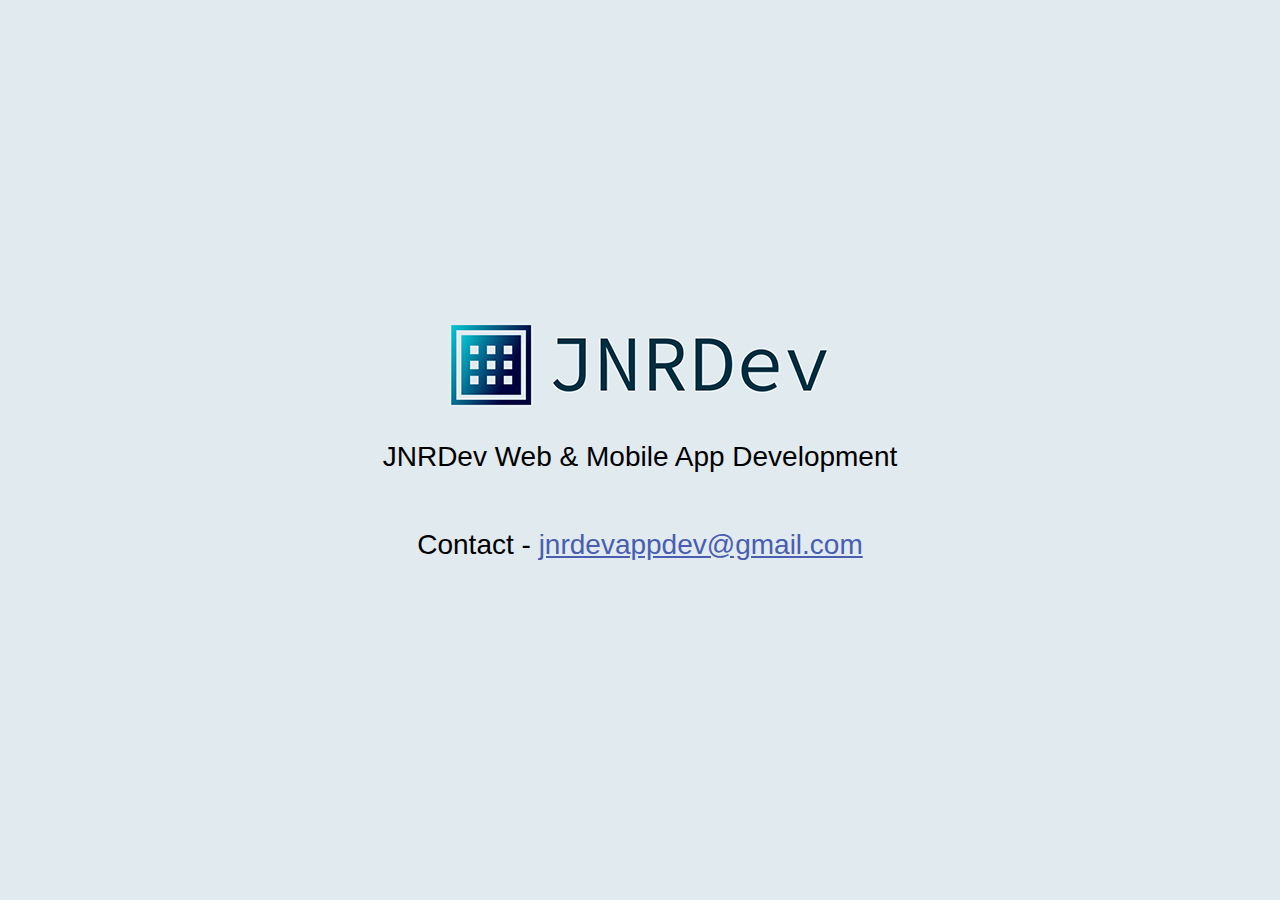
==== commit 866d5a23: "fixed logo and assets" ====
--- a/index.html
+++ b/index.html
@@ -10,8 +10,8 @@
 
   <title>JNRDev - Web and Mobile Developer</title>
 
-  <script defer="defer" src="./assets/js/main.9fd13629.js.download"></script>
-  <link href="./assets/css/main.f97dca62.css" rel="stylesheet">
+  <!-- <script defer="defer" src="./assets/js/main.9fd13629.js.download"></script> -->
+  <link href="https://jamesdev23.github.io/assets/css/main.f97dca62.css" rel="stylesheet">
 </head>
 <body>
   <noscript>You need to enable JavaScript to run this app.</noscript>
@@ -19,7 +19,7 @@
   <div id="root">
     <div class="App">
       <header class="App-header">
-        <img src="./assets/img/jnrdev_logo.png" alt="Logo">
+        <img src="https://jamesdev23.github.io/assets/img/jnrdev_logo.png" alt="Logo">
         <i class="logo-desc"></i> <p>JNRDev Web &amp; Mobile App Development</p>
         <p>Contact - <a class="App-link" href="mailto:jnrdevappdev@gmail.com" target="_blank" rel="noopener noreferrer">jnrdevappdev@gmail.com</a></p>
       </header>
